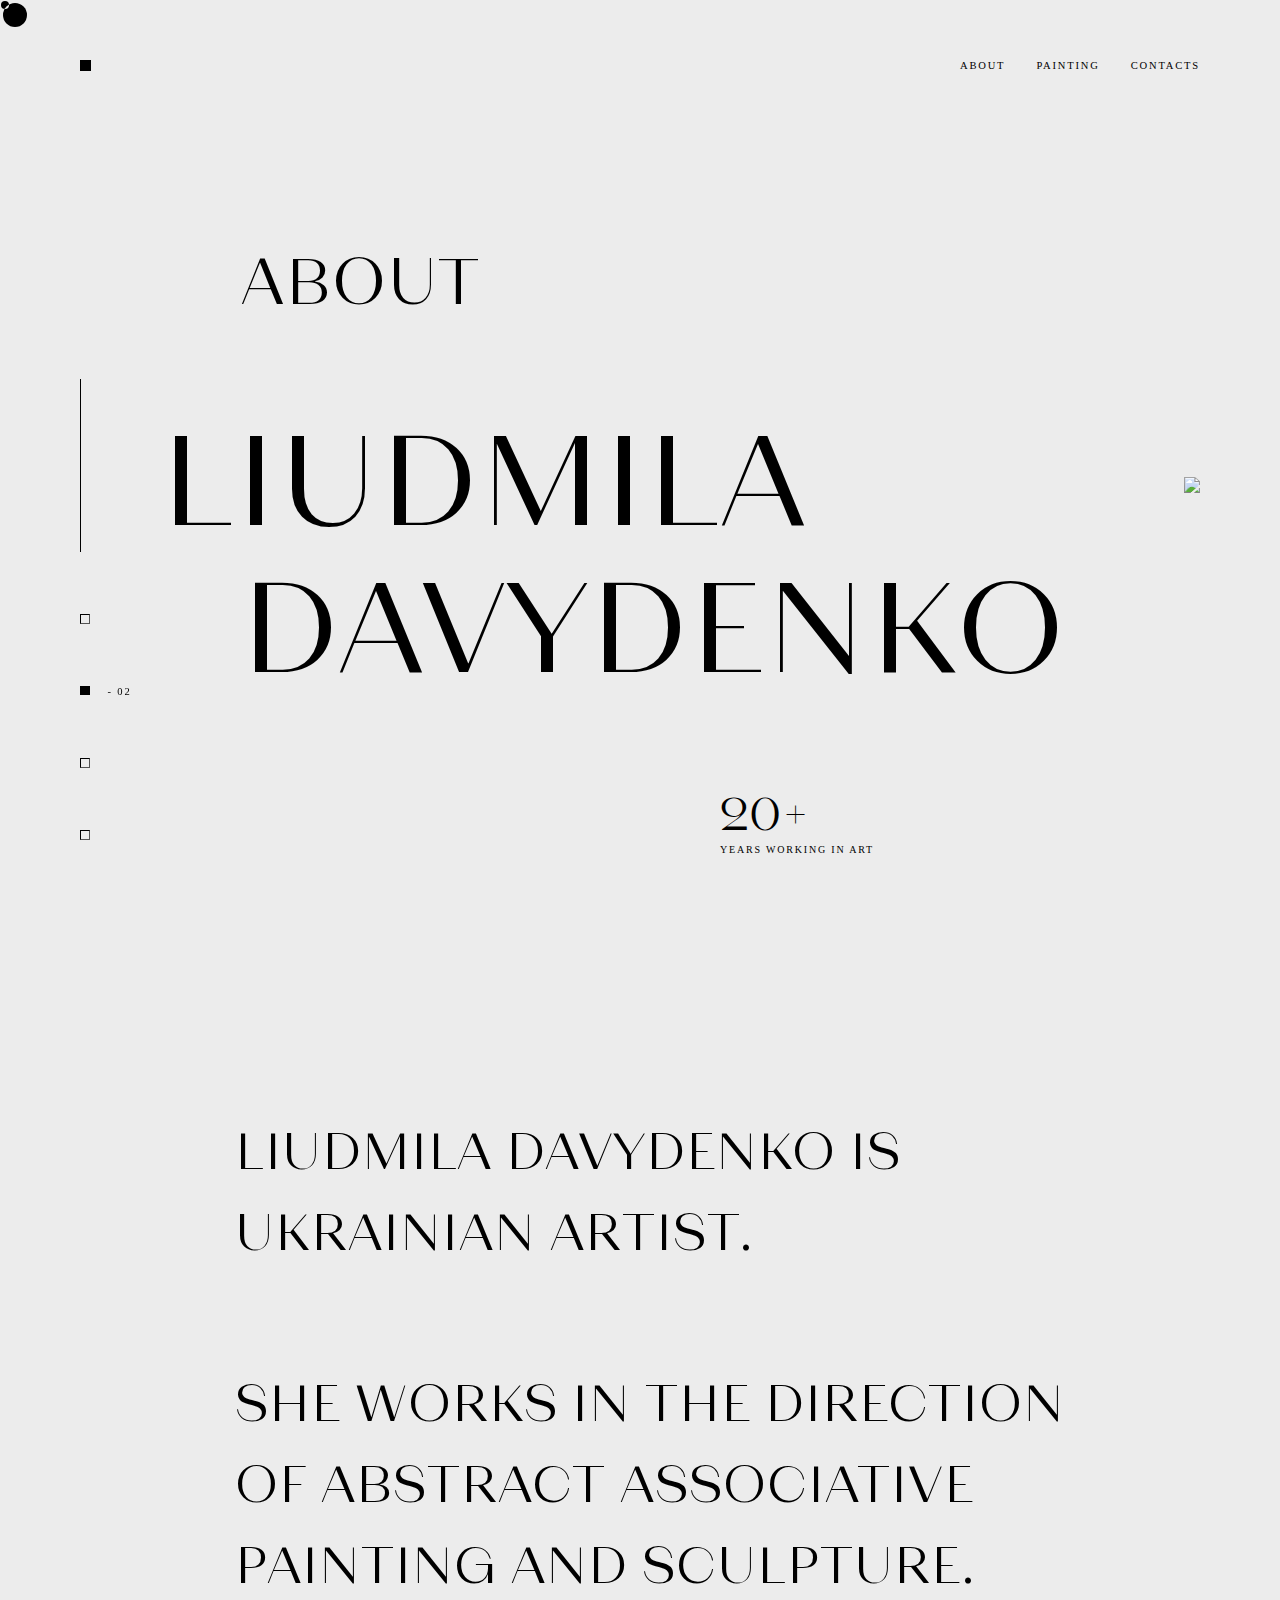
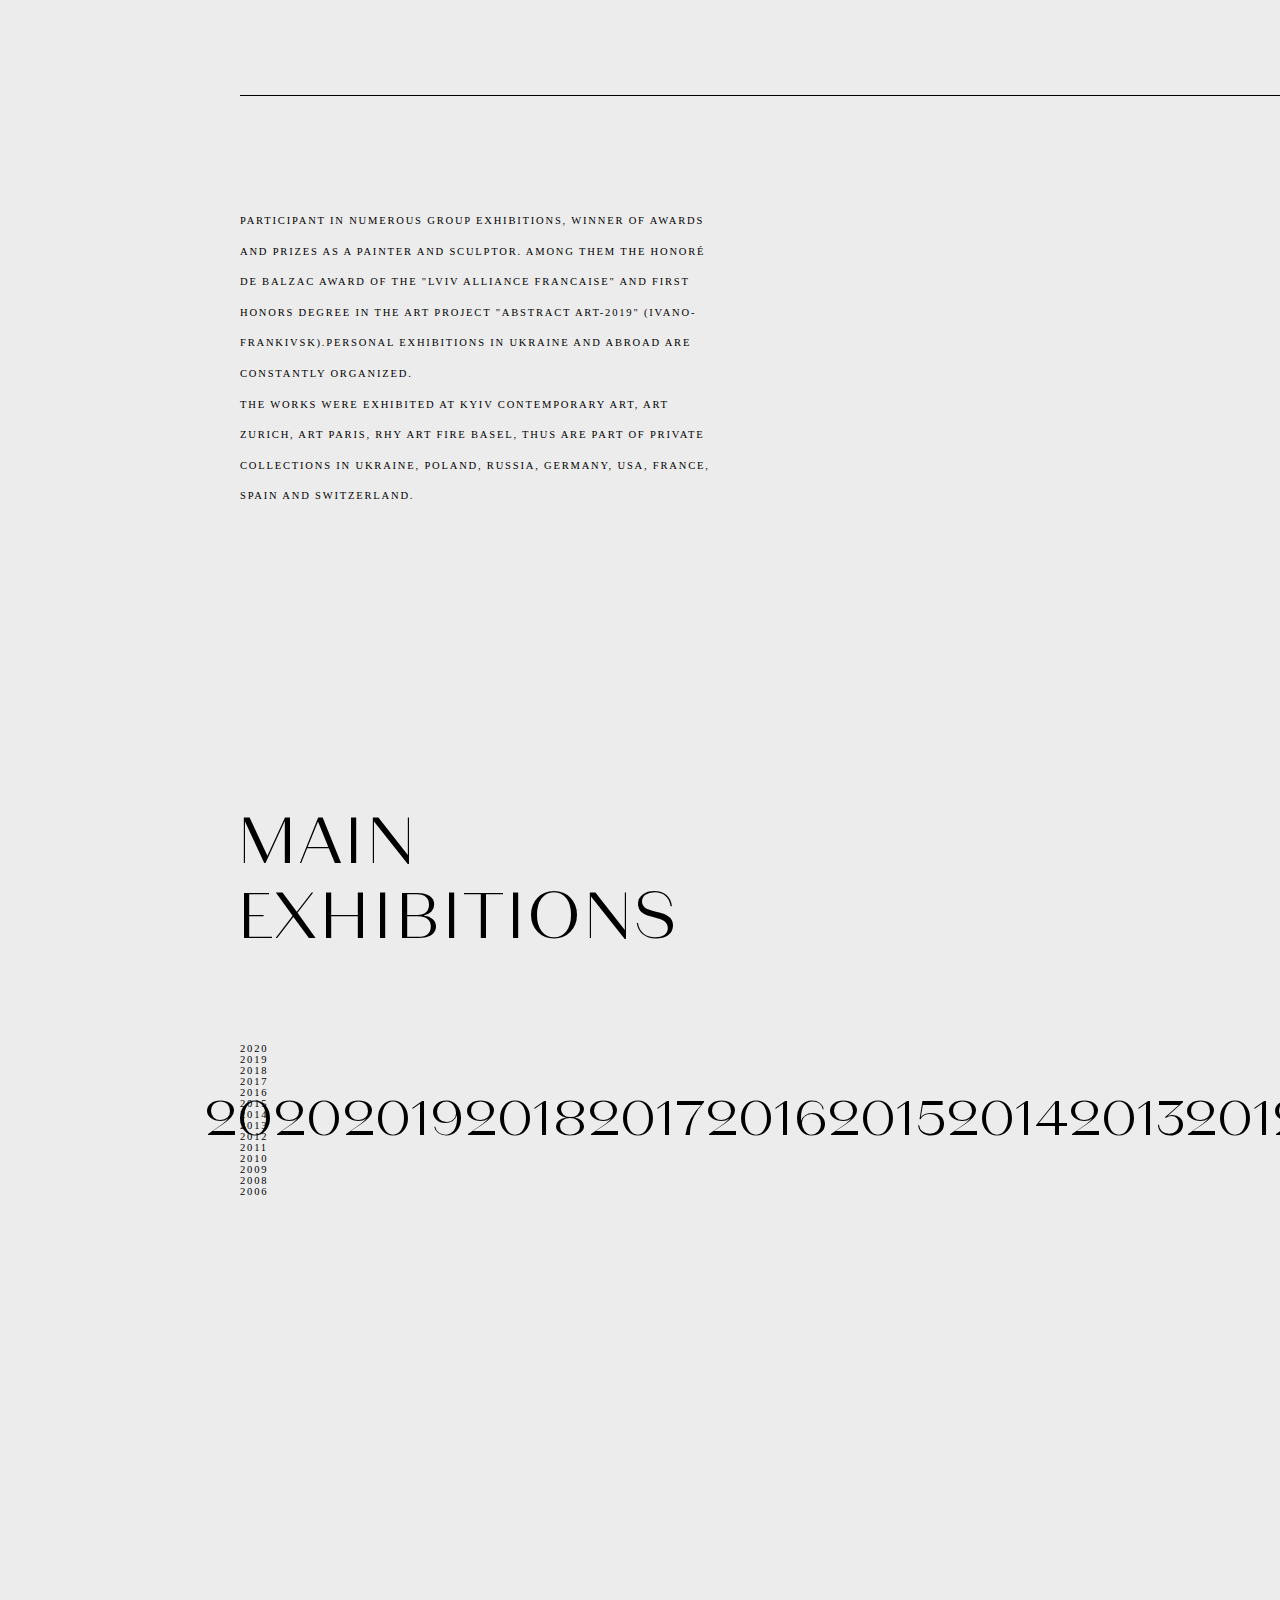
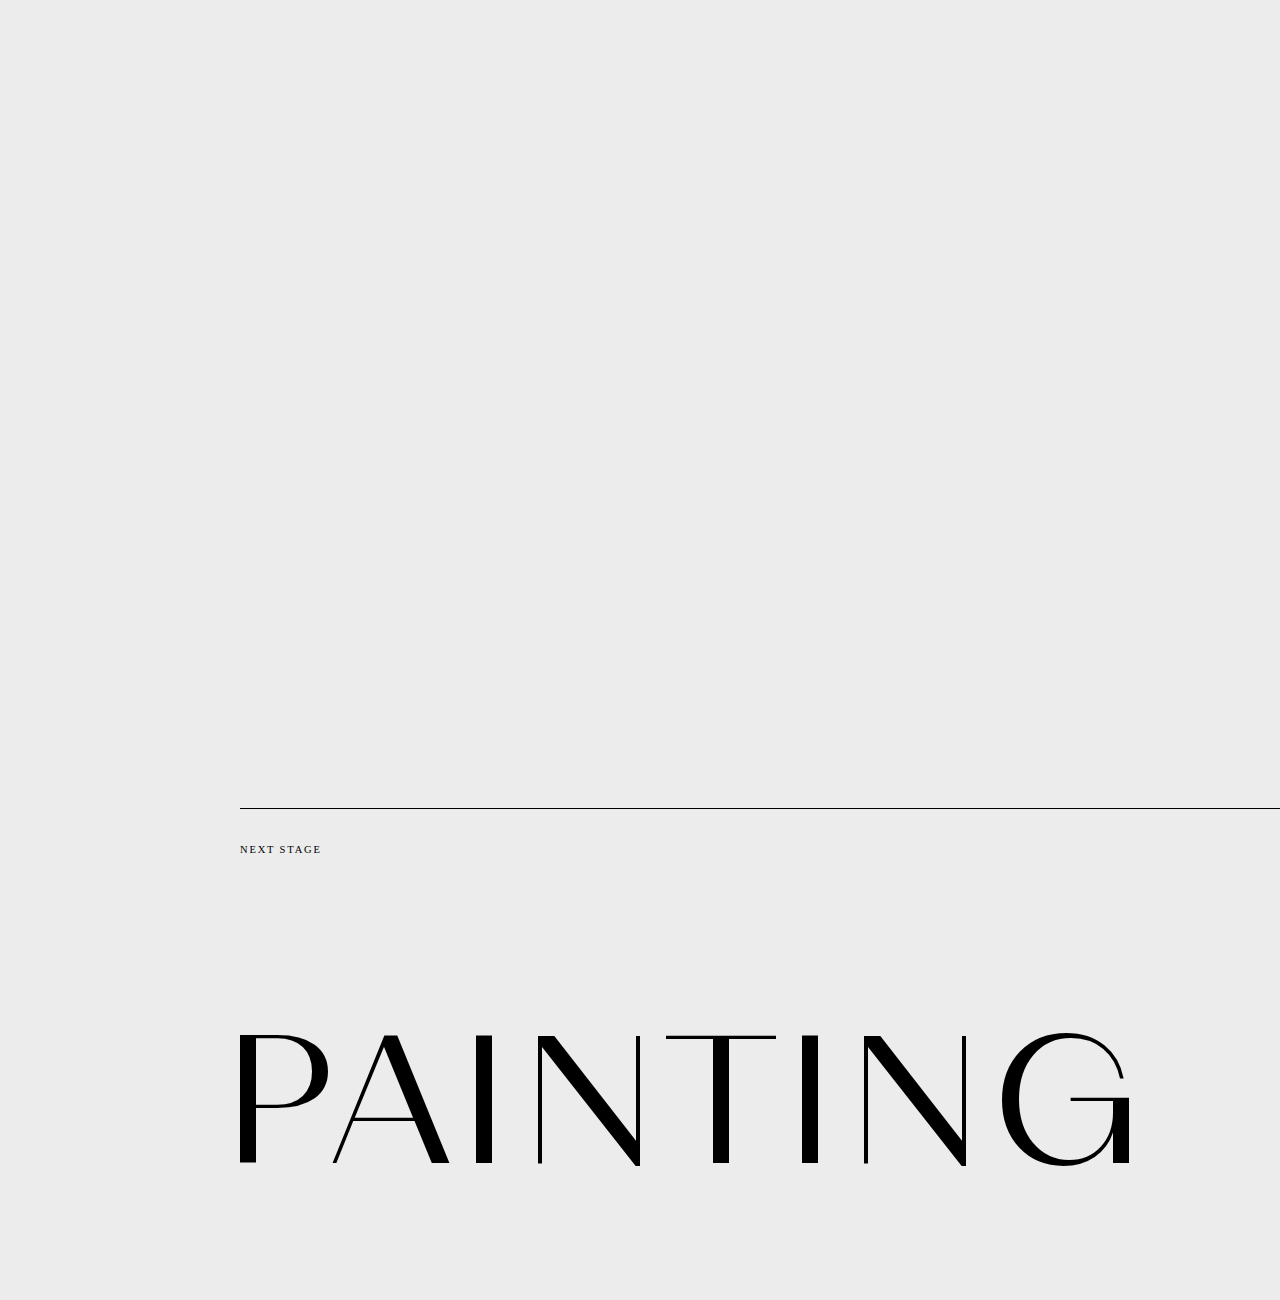
==== about.html @ b85dce36 "upload file" ====
<!DOCTYPE html>
<html lang="en">

<head>
    <meta charset="UTF-8">
    <meta name="viewport" content="width=device-width,initial-scale=1">
    <title>Liudmila Davydenko</title>
    <link rel="stylesheet" href="css/locomotive-scroll.css">
    <link href="//db.onlinewebfonts.com/c/05e3738cb717a3ec76df1fa726367746?family=HelveticaNeueCyr" rel="stylesheet" type="text/css" />
    <link rel="stylesheet" href="https://codepen.io/biblos/pen/dyYrdaX.css?reset">
    <link rel="stylesheet" type="text/css" href="https://cdn.jsdelivr.net/npm/slick-carousel@1.8.1/slick/slick.css" />
    <link rel="stylesheet" type="text/css" href="https://cdn.jsdelivr.net/npm/slick-carousel@1.8.1/slick/slick-theme.css" />
    <link rel="stylesheet" href="css/about_grid.css">
    <link rel="stylesheet" href="css/about.css">
    <link rel="stylesheet" href="https://kenwheeler.github.io/slick/slick/slick-theme.css">
    <link href="https://db.onlinewebfonts.com/c/05e3738cb717a3ec76df1fa726367746?family=HelveticaNeueCyr" rel="stylesheet" type="text/css" />
</head>

<body>

    <div id="preload">
    </div>

    <div class="header">
        <a class="sign_header hoverable" href="index.html">
        </a>
        <a class="hamburger hoverable" href="menu.html">
            <img src="Photo/hamburger.png" width="12px">
        </a>
        <div class="menu_header">
            <ul class="menu">
                <li class="hoverable"><a class="menu-link" href="about.html">ABOUT</a></li>
                <li class="menu-item"><a class="hoverable" href="painting.html">PAINTING</a></li>
                <li class="hoverable"><a class="menu-link" href="contacts.html">CONTACTS</a></li>
            </ul>
        </div>
    </div>

    <div class="indicator">
        <div class="indicator_line"></div>
        <div class="timeline_square">
            <div class="square2"><a class="hoverable" href="index.html"></a></div>
            <div class="timeline_group">
                <div class="square1"><a class="hoverable" href="about.html"></a></div>
                <div class="namber_square">
                    <p>- 02</p>
                </div>
            </div>
            <div class="square3"><a class="hoverable" href="painting.html"></a></div>
            <div class="square4"><a class="hoverable" href="contacts.html"></a></div>
        </div>
    </div>



    <div data-scroll-container id="js-scroll">
        <div data-scroll-section>

            <div class="about" data-scroll>
                <div class="portrait_seaction">
                    <img src="Photo/portrait.jpg" class="lazy">
                </div>
                <div class="about_ld hoverable" data-scroll>
                    <p> ABOUT </p>
                </div>
                <div class="name hoverable" data-scroll>
                    <p> LIUDMILA </p>
                </div>
                <div class="surname hoverable" data-scroll>
                    <p> DAVYDENKO </p>
                </div>
                <div class="year" data-scroll>
                    <p> 20+ </p>
                </div>
                <div class="work_art" data-scroll>
                    <p> YEARS WORKING IN ART </p>
                </div>
            </div>

            <div class="biography">
                <div class="biograph_part1" data-scroll>
                    <p> LIUDMILA DAVYDENKO IS UKRAINIAN ARTIST. </p>
                    <p> She works in the direction of abstract associative painting and sculpture. </p>
                </div>
                <div class="horizontal_line"></div>
                <div class="part2" data-scroll>
                    <p> Participant in numerous group exhibitions, winner of awards and prizes as a painter and sculptor. Among them The Honoré de Balzac Award of the "Lviv Alliance Francaise" and first honors degree in the art project "Abstract Art-2019" (Ivano-Frankivsk).Personal exhibitions in Ukraine and abroad are constantly organized.<br>

                        The works were exhibited at Kyiv Contemporary Art, ART ZURICH, Art Paris, RHY Art Fire Basel, thus are part of private collections in Ukraine, Poland, Russia, Germany, USA, France, Spain and Switzerland. </p>
                </div>
            </div>


            <div class="exhibition">
                <div class="main_exibition" data-scroll>
                    <p> MAIN<br>EXHIBITIONS </p>
                </div>

                <div class="wrapper">
                    <div class="slick-Ban">
                        <div class="slick-item">
                            <p>2020</p>
                        </div>
                        <div class="slick-item">
                            <p>2019</p>
                        </div>
                        <div class="slick-item">
                            <p>2018</p>
                        </div>
                        <div class="slick-item">
                            <p>2017</p>
                        </div>
                        <div class="slick-item">
                            <p>2016</p>
                        </div>
                        <div class="slick-item">
                            <p>2015</p>
                        </div>
                        <div class="slick-item">
                            <p>2014</p>
                        </div>
                        <div class="slick-item">
                            <p>2013</p>
                        </div>
                        <div class="slick-item">
                            <p>2012</p>
                        </div>
                        <div class="slick-item">
                            <p>2011</p>
                        </div>
                        <div class="slick-item">
                            <p>2010</p>
                        </div>
                        <div class="slick-item">
                            <p>2009</p>
                        </div>
                        <div class="slick-item">
                            <p>2008</p>
                        </div>
                        <div class="slick-item">
                            <p>2006</p>
                        </div>
                    </div>

                    <div class="years_exhibitions hoverable">
                        <div class="slick-item hoverable">
                            <p>2020</p>
                        </div>
                        <div class="slick-item hoverable">
                            <p>2019</p>
                        </div>
                        <div class="slick-item hoverable">
                            <p>2018</p>
                        </div>
                        <div class="slick-item hoverable">
                            <p>2017</p>
                        </div>
                        <div class="slick-item hoverable">
                            <p>2016</p>
                        </div>
                        <div class="slick-item hoverable">
                            <p>2015</p>
                        </div>
                        <div class="slick-item hoverable">
                            <p>2014</p>
                        </div>
                        <div class="slick-item hoverable">
                            <p>2013</p>
                        </div>
                        <div class="slick-item hoverable">
                            <p>2012</p>
                        </div>
                        <div class="slick-item hoverable">
                            <p>2011</p>
                        </div>
                        <div class="slick-item hoverable">
                            <p>2010</p>
                        </div>
                        <div class="slick-item hoverable">
                            <p>2009</p>
                        </div>
                        <div class="slick-item hoverable">
                            <p>2008</p>
                        </div>
                        <div class="slick-item hoverable">
                            <p>2006</p>
                        </div>
                    </div>

                    <section class="exibitions for1" data-id="1" data-animation="slideInRight" data-delay="0.5s">
                        <p>National competition and exhibition “Existence environment” <br>Lavra Gallery, Kyiv </p>
                        <p>Exhibition of an art group “vARTe” (“Worthwhile”) Art Gallery Svitovyd <br> Kolomyya</p>
                        <p>Group exhibition “Look from behind the backstage” <br>Kyiv history museum & exhibition center</p>
                    </section>
                    <section class="exibitions for2" data-id="2">
                        <p> All-Ukrainian Abstract Art Painting Exhibition, National Union of Artists of Ukraine <br>Kyiv</p>
                        <p>Group exhibition “Agenda”, Modern Art Research Institute of the National Academy of Arts of Ukraine <br>Kyiv</p>
                        <p>All-Ukrainian exhibition of the Abstract art triennial "ART AKT"<br>Chernivtsi</p>
                        <p>Group exhibition “Can Not Can” <br>Kyiv history museum & exhibition center</p>
                        <p>VІІ All-Ukrainian Painting Triennial, National Union of Artists of Ukraine<br>Kyiv</p>
                        <p>Participation in the Lviv Art Days <br>"Lvivarnya", Lviv
                        </p>
                        <p>First-class honors degree in the art project "Abstract Art-2019"<br>"Art on the wall" gallery, Ivano-Frankivsk</p>
                    </section>

                    <section class="exibitions for3" data-id="3">
                        <p>Participation in the ceramics exhibition "Breath of Fire"<br>TseGlynaArt, Kyiv</p>
                        <p>Participation in the international ceramics workshop "Bukovyna 2018"<br>Chernivtsi</p>
                        <p>Personal painting exhibition, initiative platform "Greenhouse"<br>Slavyansk</p>
                        <p>Personal exhibition "Holova"<br>"Art on the wall"</p>
                        <p>International Painting Triennial "Silver Square"<br> Przemysl, Poland</p>
                        <p>All-Ukrainian Exhibition "Woman's Portrait"<br>Kyiv</p>

                    </section>

                    <section class="exibitions for4" data-id="4">
                        <p>Sculpture nomination winner of the art project "Arabic Fairy World"<br>Kyiv</p>
                        <p>Personal exhibition "Holova"<br>"Green Sofa" gallery, Lviv</p>
                        <p>Participation in the 2nd All-Ukrainian exhibition of abstract paintings<br>Kyiv</p>
                        <p>Participation in the All-Ukrainian project "Genesis"<br> Uzhhorod</p>
                        <p>Personal exhibition "Rhizome"<br>"Veles" Art Salon, Lviv</p>
                    </section>
                    <section class="exibitions for5" data-id="5">
                        <p>Participation in the 3rd All-Ukrainian exhibition of the Abstract art triennial "ART AKT 2016"<br>Chernivtsi</p>

                        <p>Exposition in Biel<br>Switzerland</p>

                        <p>Exposition in the "Regiobank Solothurn" banking institution<br>Solothurn, Switzerland</p>

                        <p>Personal exhibition "Sparkle with spring"<br>"PartyFon" restaurant, Lviv</p>

                    </section>
                    <section class="exibitions for6" data-id="6">
                        <p>RHY Art Fire Basel 2015<br>Basel, Switzerland</p>

                        <p>Personal exhibition "Visions"<br>"Green Sofa" gallery, Lviv</p>

                        <p>Participation in Art Fair Art Paris<br>Paris, France</p>

                    </section>
                    <section class="exibitions for7" data-id="7">
                        <p>Participation in the charity auction in support of ATO participants<br>Lviv</p>
                        <p>Contemporary Art Fair Art Zurich, Zurich<br>Switzerland</p>
                    </section>
                    <section class="exibitions for8" data-id="8">
                        <p>PThe Honoré de Balzac Award of the "Alliance Francaise" organization<br>Lviv</p>

                        <p>PGroup exhibition "Your Highness Woman"<br>Gary Bowman Gallery, Lviv</p>

                        <p>PExposition in the "Regiobank Solothurn" banking institution<br>Solothurn, Switzerland</p>
                    </section>
                    <section class="exibitions for9" data-id="9">
                        <p>Exposition in the "Regiobank Solothurn" banking institution<br>Solothurn, Switzerland</p>
                        <p>Exhibition "Metamorphosis" at the Dara Art Center<br>Kyiv</p>
                        <p>Exhibition, Lviv Fashion Week 2012<br>Lviv</p>
                    </section>
                    <section class="exibitions for10" data-id="10">
                        <p>Exhibition "He and She 2"<br>Palace of Arts, Lviv</p>
                        <p>Personal exhibition,<br>"Primus" gallery, Lviv</p>
                        <p>Exhibition of Ukrainian Artists in Vienna<br>Austria</p>
                    </section>

                    <section class="exibitions for11" data-id="11">
                        <p>Contemporary Art Kyiv<br>Kyiv</p>
                        <p>Exhibition "He and She" Palace of Arts<br>Lviv</p>
                    </section>
                    <section class="exibitions for12" data-id="12">
                        <p>International Painting Triennial "Silver Square"<br>Przemysl, Polan</p>

                        <p>Participation in the art project "Geometry"<br>alace of Arts, Lviv</p>
                    </section>
                    <section class="exibitions for13" data-id="13">
                        <p>Art-Kyiv International Art Festival<br>Kyiv</p>
                        <p>Personal painting exhibition<br>Dzyga gallery, Lviv</p>
                        <p>Participation in the "Rainbow" art project<br>Lviv</p>
                    </section>
                    <section class="exibitions for14" data-id="14">
                        <p>Participation in the "Rainbow" art project<br>Lviv</p>
                        <p>Personal painting exhibition gallery "36"<br>Kyiv</p>
                    </section>
                </div>
            </div>

            <div class="next_chapter">
                <div class="next_serie" data-scroll>
                    <p> NEXT STAGE </p>
                </div>
                <div class="horizontal_line" data-scroll></div>
                <div class="painting">
                    <a class="hoverable" href="painting.html" data-scroll>PAINTING</a>
                </div>
            </div>
        </div>
    </div>


    <div class="cursor">
        <div class="cursor__ball cursor__ball--big ">
            <svg height="30" width="30">
                <circle cx="15" cy="15" r="12" stroke-width="0"></circle>
            </svg>
        </div>

        <div class="cursor__ball cursor__ball--small">
            <svg height="10" width="10">
                <circle cx="5" cy="5" r="4" stroke-width="0"></circle>
            </svg>
        </div>
    </div>

    <script src="js/locomotive-scroll.min.js"></script>

    <script>
        ! function() {
            "use strict";
            document.documentElement.classList.add("is-loaded"), document.documentElement.classList.remove("is-loading"), setTimeout(function() {
                document.documentElement.classList.add("is-ready")
            }, 300), setTimeout(function() {
                var i = new LocomotiveScroll({
                        el: document.querySelector("#js-scroll"),
                        smooth: true,
                        getSpeed: !0,
                        getDirection: !0,
                        useKeyboard: !0
                    }),
                    n = [],
                    o = [];

                i.on("call", function(t, e, i) {
                    if ("fx-reveal" === t)
                        if ("enter" === e) n.push({
                            id: i.id,
                            el: i.el
                        });
                        else
                            for (s = 0; s < o.length; s++) i.id === o[s].id && o.splice(s, 1)
                });

            }, 1000);
        }();

    </script>

    <script src='https://cdnjs.cloudflare.com/ajax/libs/gsap/1.20.3/TweenMax.min.js'></script>
    <script src="js/cursor.js"></script>

    <script src="js/lazy_loading.js"></script>

    <script type="text/javascript" src="https://code.jquery.com/jquery-1.11.0.min.js"></script>
    <script type="text/javascript" src="https://code.jquery.com/jquery-migrate-1.2.1.min.js"></script>
    <script type="text/javascript" src="https://cdn.jsdelivr.net/npm/slick-carousel@1.8.1/slick/slick.min.js"></script>

    <script type="text/javascript">
        function changeNum() {
            var $containerWidth = $(window).width();
            if ($containerWidth <= 818) {
                $('.years_exhibitions').slick({
                    slidesToShow: 3,
                    slidesToScroll: 1,
                    asNavFor: '.slick-Ban',
                    arrows: true,
                    focusOnSelect: true
                });
            } else {
                $('.years_exhibitions').slick({
                    slidesToShow: 5,
                    slidesToScroll: 1,
                    asNavFor: '.slick-Ban',
                    arrows: true,
                    focusOnSelect: true
                });
            }
        }

        $(document).ready(function() {
            $('.slick-Ban').slick({
                slidesToShow: 1,
                slidesToScroll: 1,
                arrows: false,
                asNavFor: '.years_exhibitions'
            });

            changeNum();

            $('.exibitions[data-id=1]').show();

            $('.slick-Ban').on('afterChange', function(event, slick, currentSlide) {
                $('.exibitions').hide();
                $('.exibitions[data-id=' + (currentSlide + 1) + ']').show();
            });
        });

        $(window).resize(function() {
            changeNum(); //run on every window resize
        });

    </script>

</body>

</html>
---- css/locomotive-scroll.css ----
/*! locomotive-scroll v3.4.4 | MIT License | https://github.com/locomotivemtl/locomotive-scroll */
html.has-scroll-smooth {
  overflow: hidden; }

html.has-scroll-dragging {
  -webkit-user-select: none;
  -moz-user-select: none;
  -ms-user-select: none;
  user-select: none; }

.has-scroll-smooth body {
  overflow: hidden; }

.has-scroll-smooth [data-scroll-container] {
  min-height: 100vh; }

.c-scrollbar {
  position: absolute;
  right: 0;
  top: 0;
  width: 5px;
  height: 100vh;
  transform-origin: center right;}
  .c-scrollbar:hover {
    transform: scaleX(1.45); }
  .c-scrollbar:hover, .has-scroll-scrolling .c-scrollbar, .has-scroll-dragging .c-scrollbar {
    opacity: 1; }

.c-scrollbar_thumb {
  position: absolute;
  top: 0;
  right: 0;
  background-color: black;
  width: 5px;
  cursor: -webkit-grab;
  cursor: grab; }
  .has-scroll-dragging .c-scrollbar_thumb {
    cursor: -webkit-grabbing;
    cursor: grabbing; }
---- css/about_grid.css ----
.header {
    display: grid;
    grid-template-columns: repeat(16, 1fr);
    grid-template-rows: 60px 60px;
    width: 100vw;
    height: 15vh;
    position: fixed;
    z-index: 2;
    background-color: #ececec;
}

.indicator {
    display: grid;
    grid-template-columns: 1fr 1fr;
    grid-template-rows: 60px 60px 2fr 1fr 2fr 60px;
    height: 100vh;
    width: calc(100vw - 87.5vw);
    position: fixed;
    z-index: 1;
}

.about {
    display: grid;
    grid-template-columns: repeat(16, 1fr);
    grid-template-rows: 60px 60px 2fr 1fr 2fr 60px;
    height: 100vh;
    z-index: 10;
}

.biography {
    display: grid;
    grid-template-columns: repeat(16, 1fr);
    grid-template-rows: 60px 60px 1fr 1fr 1fr 1fr 1fr 1fr;
    height: 150vh;
}

.exhibition {
    display: grid;
    grid-template-columns: repeat(16, 1fr);
    grid-template-rows: 60px 60px 2fr 1fr 2fr 1fr 1fr 1fr 1fr;
    height: 150vh;
}

.next_chapter {
    display: grid;
    grid-template-columns: repeat(16, 1fr);
    grid-template-rows: 60px 60px 2fr 1fr 2fr 60px;
    grid-area: "next_serie horizontal_line ";
    height: 100vh;
}

body {
    margin: 0 auto;
    background-color: #ececec;
}

.sign_header {
    grid-column: 2;
    grid-row: 2;
    grid-area: sign_header menu_header;
    align-self: flex-start;
}

.menu_header {
    grid-column: -2/-5;
    grid-row: 2;
    grid-area: sign_header menu_header;
    align-self: flex-start;
    margin-top: 0;
    padding-top: 0;
}

.hamburger {
    grid-column: -3;
    grid-row: 2;
    grid-area: sign_header menu_header;
    justify-self: flex-end;
    align-self: flex-start;
    display: none;
}

.indicator_line {
    grid-column: 2;
    grid-area: indicator_line logo_seaction;
    justify-self: start;
    align-self: flex-end;
    grid-row: 3/5;
    z-index: 1;
}

.line_last {
    grid-column: 8/10;
    grid-area: line_last line_last;
    justify-self: center;
    align-self: flex-end;
    grid-row: 6;
}

.timeline_square {
    grid-column: 2;
    grid-area: timeline_square namber_square scroll info;
    grid-row: 5/6;
    z-index: 1;
}

.namber_square {
    grid-column: 2;
    grid-area: timeline_square namber_square scroll info;
    justify-self: center;
    align-self: flex-start;
    grid-row: 5/6;
    z-index: 2;
}

.portrait_seaction {
    grid-column: 12/16;
    grid-row: 2/6;
    justify-self: end;
    align-self: center;
}

.about_ld {
    grid-column: 4/7;
    grid-row: 3;
    justify-self: center;
    align-self: flex-end;
}

.name {
    grid-column: 3/13;
    grid-row: 3/5;
    justify-self: start;
    align-self: end;
}

.surname {
    grid-column: 4/13;
    grid-row: 4/6;
    justify-self: start;
    align-self: center;
}

.year {
    grid-column: 10/12;
    grid-row: 5;
    justify-self: start;
    align-self: flex-end;
}

.work_art {
    grid-column: 10/17;
    grid-row: 5/-1;
    justify-self: start;
    align-self: flex-end;
}

.biograph_part1 {
    grid-column: 4/15;
    grid-row: 3/4;
    justify-self: start;
    align-self: flex-start;
}

.part2 {
    grid-column: 4/10;
    grid-row: 5/7;
    justify-self: start;
    align-self: flex-start;
}

.horizontal_line {
    grid-column: 4/-1;
    grid-row: 3;
    justify-self: flex-start;
    align-self: start;
}

.main_exibition {
    grid-column: 4/9;
    grid-row: 2/4;
    justify-self: center;
    align-self: center;
}

.years_exhibitions {
    grid-column: 4/14;
    grid-row: 4;
    align-self: end;
}

.exibitions {
    grid-column: 4/11;
    grid-row: 6/8;
    align-self: center;
}

.next_serie {
    grid-column: 4/8;
    grid-row: 4;
    grid-area: next_serie horizontal_line;
    justify-self: flex-start;
    align-items: start;
}

.painting {
    grid-column: 4/-1;
    grid-row: 5;
}

.horizontal_line {
    grid-column: 4/-1;
    grid-row: 4/5;
    grid-area: next_serie horizontal_line;
    justify-self: flex-start;
    align-self: start;
}

.wrapper {
    grid-column: 4/13;
    grid-row: 4/6;
}

@media screen and (max-width: 992px) {
    .menu_header {
        grid-column: -2/-6;
    }

    .info {
        grid-column: -2/-5;
    }

    .timeline_square {
        grid-column: 2/4;
    }

    .logo_seaction {
        grid-column: 6/12;

    }

    .portrait_seaction {
        grid-column: 11/16;
        grid-row: 2/6;
        justify-self: end;
        align-self: center;
    }

    .year {
        grid-column: 10/14;
        grid-row: 5;
        justify-self: start;
        align-self: flex-end;
    }

}



@media screen and (max-width: 768px) {
    .menu_header {
        grid-column: -2/-6;
        display: none;
    }

    .info {
        grid-column: -2/-5;
    }

    .timeline_square {
        grid-column: 2/5;
    }

    .logo_seaction {
        grid-column: 6/12;
    }

    .hamburger {
        grid-column: -3;
        grid-row: 2;
        grid-area: sign_header menu_header;
        justify-self: flex-end;
        align-self: flex-start;
        display: block;
    }

    .year {
        grid-column: 10/14;
        grid-row: 5;
        justify-self: start;
        align-self: flex-end;
    }

    .about_ld {
        grid-column: 4/7;
        grid-row: 3/5;
        justify-self: center;
        align-self: center;
    }

    .name {
        grid-column: 3/13;
        grid-row: 4/5;
        justify-self: start;
        align-self: start;
    }

    .surname {
        grid-column: 4/13;
        grid-row: 4/6;
        justify-self: start;
        align-self: center;
    }

    .part2 {
        grid-column: 4/11;
        grid-row: 5/7;
        justify-self: start;
        align-self: flex-start;
    }

    .portrait_seaction {
        grid-column: 10/16;
        grid-row: 2/6;
        justify-self: end;
        align-self: center;
    }


}


@media screen and (max-width: 576px) {
    .menu_header {
        grid-column: -2/-6;
        display: none;
    }

    .info {
        grid-column: -2/-5;
    }

    .timeline_square {
        grid-column: 2/5;

    }

    .logo_seaction {
        grid-column: 6/12;
    }

    .hamburger {
        grid-column: -3;
        grid-row: 2;
        grid-area: sign_header menu_header;
        justify-self: flex-end;
        align-self: flex-start;
        display: block;
    }

    .year {
        grid-column: 10/14;
        grid-row: 5;
        justify-self: start;
        align-self: flex-end;
    }

    .about_ld {
        grid-column: 4/7;
        grid-row: 3/5;
        justify-self: center;
        align-self: center;
    }

    .name {
        grid-column: 3/13;
        grid-row: 4/5;
        justify-self: start;
        align-self: start;
    }

    .surname {
        grid-column: 4/13;
        grid-row: 4/6;
        justify-self: start;
        align-self: center;
    }

    .part2 {
        grid-column: 4/13;
        grid-row: 5/7;
        justify-self: start;
        align-self: flex-start;
    }

    .portrait_seaction {
        grid-column: 9/16;
        grid-row: 2/6;
        justify-self: end;
        align-self: center;
    }

    .year {
        grid-column: 10/14;
        grid-row: 5;
        justify-self: start;
        align-self: flex-end;
    }
}

@media screen and (max-width: 420px) {

    .exhibition {
        display: grid;
        grid-template-columns: repeat(16, 1fr);
        grid-template-rows: 60px 60px 2fr 1fr 2fr 1fr 1fr 1fr 1fr;
        height: 100vh;
    }

    .year {
        grid-column: 10/14;
        grid-row: 5;
        justify-self: start;
        align-self: flex-end;
    }

    .about_ld {
        grid-column: 5/7;
        grid-row: 3/5;
        justify-self: center;
        align-self: center;
    }

    .name {
        grid-column: 3/13;
        grid-row: 5;
        justify-self: start;
        align-self: start;
    }

    .surname {
        grid-column: 3/13;
        grid-row: 5/7;
        justify-self: start;
        align-self: center;
    }

    .part2 {
        grid-column: 4/13;
        grid-row: 5/7;
        justify-self: start;
        align-self: flex-start;
    }

    .portrait_seaction {
        grid-column: 7/16;
        grid-row: 2/6;
        justify-self: end;
        align-self: center;
    }

    .work_art {
        grid-column: 10/13;
        grid-row: 6/-1;
        justify-self: start;
        align-self: center;
    }

    .biograph_part1 {
        grid-column: 4/15;
        grid-row: 3/4;
        justify-self: start;
        align-self: flex-start;
    }
}
---- css/about.css ----
body {
    font-family: 'HelveticaNeueCyr';
    font-weight: 400;
    font-style: normal;
    font-size: 66%;
    letter-spacing: 0.2vh;
}

@font-face {
    font-family: 'Kyiv*Sans Beta3';
    src: url('../fonts/KyivSansBeta-Regular3.eot');
    src: local('../fonts/Kyiv*Sans Beta Regular3'), local('Kyiv*SansBeta-Regular3'),
        url('../fonts/KyivSansBeta-Regular3.eot?#iefix') format('embedded-opentype'),
        url('../fonts/KyivSansBeta-Regular3.woff2') format('woff2'),
        url('../fonts/KyivSansBeta-Regular3.woff') format('woff'),
        url('../fonts/KyivSansBeta-Regular3.ttf') format("truetype");
    font-weight: normal;
    font-style: normal;
}

a {
    text-decoration: none;
    color: black;
}

p {
    margin-bottom: 0;
    padding-top: 0;
    margin-top: 0;
}

.sign_header {
    height: 0.7rem;
    width: 0.7rem;
    background-color: black;
}

.menu_header ul {
    display: flex;
    justify-content: space-between;
    align-items: center;
    list-style-type: none;
    padding-left: 0;
    margin-top: 0;
    padding-top: 0;
}

.indicator_line {
    height: 40%;
    border-left: 1px solid black;
}

.scroll {
    font-size: 95%;
    letter-spacing: 0.2vh;
}

.line_last {
    height: 90%;
    border-left: 1px solid black;
}

.timeline_square {
    margin-left: 5vh;
    display: grid;
    justify-content: flex-start;
    align-items: flex-end;
    margin-bottom: 0;
    margin-left: 0;
    margin-top: 0;
}

.line_square {
    width: 1en;
    border-bottom: 1px solid black;
}

.square1 a {
    height: 0.6rem;
    width: 0.6rem;
    background-color: black;
    display: grid;
    align-items: flex-start;
    list-style: none;
}

.timeline_group {
    display: flex;
    flex-direction: row;
}

.square2 a,
.square3 a,
.square4 a {
    height: 0.5rem;
    width: 0.5rem;
    border: 1px solid black;
    border-style: inset;
    display: grid;
    align-items: flex-start;
    list-style: none;
}

.namber_square {
    display: flex;
    padding-left: 2vh;
}

.namber_square {
    display: flex;
    padding-left: 2vh;
}

.portrait_seaction img {
    width: 90%;
    overflow: hidden;
    padding-top: 8vh;
    padding-left: 5vh;
}

.about_ld {
    list-style-type: none;
    font-family: 'Kyiv*Sans Beta3';
    font-style: normal;
    font-weight: normal;
    font-size: 5vw;
    letter-spacing: 1px;
    margin-top: 0;
    padding-bottom: 10vh;
}

.name {
    list-style-type: none;
    font-family: 'Kyiv*Sans Beta3';
    font-style: normal;
    font-weight: normal;
    font-size: 10vw;
    letter-spacing: 1px;
    margin-top: 0;
}

.surname {
    list-style-type: none;
    font-family: 'Kyiv*Sans Beta3';
    font-style: normal;
    font-weight: normal;
    font-size: 10vw;
    letter-spacing: 1px;
    margin-top: 0;
}

.year {
    list-style-type: none;
    font-family: 'Kyiv*Sans Beta3';
    font-style: normal;
    font-weight: normal;
    font-size: 3.5vw;
    letter-spacing: 1px;
    margin-top: 0;
}

.work_art {
    font-size: 95%;
    letter-spacing: 0.2vh;
    padding-bottom: 5vh;
}

.biograph_part1 {
    list-style-type: none;
    font-family: 'Kyiv*Sans Beta3';
    font-style: normal;
    font-weight: normal;
    font-size: 4vw;
    letter-spacing: 1px;
    margin-top: 0;
    text-transform: uppercase;
}

.biograph_part1 p {
    margin-top: 10vh;
    margin-bottom: 10vh;
    line-height: 9vh;
    margin-left: -0.4vw;
}

.part2 {
    text-transform: uppercase;
    line-height: 3.4vh;
}

.horizontal_line {
    width: 100%;
    border-bottom: 1px solid black;
}

.main_exibition {
    list-style-type: none;
    font-family: 'Kyiv*Sans Beta3';
    font-style: normal;
    font-weight: normal;
    font-size: 5vw;
    letter-spacing: 1px;
    margin-top: 0;
    padding-top: 0;
    margin-left: 2.5vw;
}

.click {
    font-size: 95%;
    letter-spacing: 0.2vh;
    padding-bottom: 5vh;
}

.years {

    display: flex;
    justify-content: space-between;
    align-items: flex-end;
    flex-direction: row;
    margin-bottom: 0;
    margin-top: 0;
    list-style-type: none;
    font-family: 'Kyiv*Sans Beta3';
    font-style: normal;
    font-weight: normal;
    font-size: 5.5vh;
    letter-spacing: 1px;
    margin-top: 0;
}

.exibitions p {
    text-transform: uppercase;
    margin-top: 3vh;
    margin-bottom: 3vh;
    line-height: 4vh;
}

.painting {
    list-style-type: none;
    font-family: 'Kyiv*Sans Beta3';
    font-style: normal;
    font-weight: normal;
    font-size: 14.2vw;
    display: grid;
    justify-self: self-start;
    align-self: center;
    text-transform: uppercase;
    margin-left: -1.7vw;
}

.painting li a {
    list-style-type: none;
    margin-bottom: 0;
    line-height: 0;
    margin-left: 0;
    padding-left: 0;
}

.next_serie {
    padding-top: 4vh;
}

.horizontal_line {
    width: 100%;
    border-bottom: 1px solid black;
}

.arrow1 {
    border: solid black;
    border-width: 0 0.2vh 0.2vh 0;
    padding: 1.2vh;
    transform: rotate(135deg);
    -webkit-transform: rotate(135deg)
}

.arrow2 {
    border: solid black;
    border-width: 0 0.2vh 0.2vh 0;
    padding: 1.2vh;
    transform: rotate(-45deg);
    -webkit-transform: rotate(-45deg)
}

body {
    height: 500vh;
    background: #010101;
    cursor: none;
    margin: 0;
}

body h1,
body p,
body a {
    color: #fff;
}

body .cursor {
    pointer-events: none;
}

body .cursor__ball {
    position: fixed;
    top: 0;
    left: 0;
    mix-blend-mode: difference;
    z-index: 1000;
}

body .cursor__ball circle {
    fill: #ececec;
}

body {
    height: 100%;
    width: 100%;
}

body {
    background: #ececec;
}

body h1,
body p,
body a {
    color: #000;
}

.about {
    background: #ececec;
}

.about h1,
.about p,
.about a {
    color: #000;
}

.indicator h1,
.indicator p,
.indicator a {
    color: #000;
}

.biography {
    background: #ececec;
}

.biography h1,
.biography p,
.biography a {
    color: #000;
}

.exhibition {
    background: #ececec;
}

.exhibition h1,
.exhibition p,
.exhibition a {
    color: #000;
}

.next_chapter {
    background: #ececec;
}

.next_chapter h1,
.next_chapter p,
.next_chapter a {
    color: #000;
}

::-webkit-scrollbar {
    width: 5px;
}

::-webkit-scrollbar-thumb {
    background: #000;
}

.wrapper {
    list-style: none;
    margin: 0;
    padding: 0;
}

.years_exhibitions p {
    text-align: center;
    margin: 0;
    padding: 0;
}

.exibitions {
    display: none;
    text-transform: uppercase;
    line-height: 3.4vh;
    padding-top: 15vh;
}

.years_exhibitions {
    display: flex;
    justify-content: space-between;
    align-items: flex-end;
    flex-direction: row;
    margin-bottom: 0;
    margin-top: 0;
    list-style-type: none;
    font-family: 'Kyiv*Sans Beta3';
    font-style: normal;
    font-weight: normal;
    font-size: 5.5vh;
    letter-spacing: 1px;
    margin-top: 0;
    margin-left: -2.7vw;
}

.slick-Ban {
    color: transparent;
    width: 0;
    height: 5vh;
}

.slick-arrow {
    list-style: none;
    position: absolute;
    z-index: 10;
    font-size: 0;
}

.slick-arrow.slick-prev {
    list-style: none;
    border: solid black;
    border-width: 0 0.1vw 0.1vw 0;
    padding: 1.2vh;
    transform: rotate(135deg);
    -webkit-transform: rotate(135deg);
    margin-top: -1.5vh;
}

.slick-arrow.slick-next {
    list-style: none;
    border: solid black;
    border-width: 0 0.1vw 0.1vw 0;
    padding: 1.2vh;
    transform: rotate(-45deg);
    -webkit-transform: rotate(-45deg);
    margin-top: -1.5vh;
}

.slick-prev:before,
.slick-next:before {
    list-style: none;
    color: none;
}

button.slick-next.slick-arrow::before {
    list-style: none;
    color: transparent;
}

button.slick-prev.slick-arrow::before {
    list-style: none;
    color: transparent;
}

.slick-item.slick-slide.slick-active::after {
    list-style: none;
    border: 0vh;
}

.hide {
    list-style: none;
    border: 0vh;
}

.slick-item.slick-slide {
    list-style: none;
    border: 0vh;
}

.slick-item.slick-slide {
    outline: none;
}

#preload {
    display: flex;
    justify-content: center;
    align-items: center;
    position: relative;
    top: 0;
    left: 0;
    right: 0;
    bottom: 0;
    height: 100vh;
    width: 100vw;
    max-width: 100%;
    overflow: hidden;
    z-index: 2020;
    background-color: black;
    position: fixed;
}

#preload {
    z-index: 2020;
    background-color: black;
    animation-name: preloader-frame-fade;
    animation-duration: 3s;
    animation-direction: normal;
    animation-fill-mode: forwards;
    visibility: hidden;
    height: 0;
    animation-timing-function: ease-out;
}

@keyframes preloader-frame-fade {
    0% {
        visibility: visible;
        height: 100vh;
    }

    60% {
        height: 100vh;
    }

    99% {
        height: 0;
    }

    100% {
        visibility: hidden;
    }
}

.page {
    width: 50%;
    margin: auto;
}

@media screen and (max-width: 920px) {
    .namber_square {
        display: flex;
        padding-left: 0.5vh;
        display: none;
    }

    .about_ld {
        list-style-type: none;
        font-family: 'Kyiv*Sans Beta3';
        font-style: normal;
        font-weight: normal;
        font-size: 7vw;
        letter-spacing: 1px;
        margin: 0;
        padding: 0;
        padding-top: 5vh;
    }

    .name {
        list-style-type: none;
        font-family: 'Kyiv*Sans Beta3';
        font-style: normal;
        font-weight: normal;
        font-size: 10vw;
        letter-spacing: 1px;
        margin-top: 0;
        padding-top: 2vh;
    }

    .surname {
        list-style-type: none;
        font-family: 'Kyiv*Sans Beta3';
        font-style: normal;
        font-weight: normal;
        font-size: 10vw;
        letter-spacing: 1px;
        margin-top: 0;
    }

}

@media screen and (max-width: 576px) {
    .namber_square {
        display: flex;
        padding-left: 0.5vh;
        display: none;
    }

    .about_ld {
        list-style-type: none;
        font-family: 'Kyiv*Sans Beta3';
        font-style: normal;
        font-weight: normal;
        font-size: 7vw;
        letter-spacing: 1px;
        margin: 0;
        padding-top: 15vh;
    }

    .name {
        list-style-type: none;
        font-family: 'Kyiv*Sans Beta3';
        font-style: normal;
        font-weight: normal;
        font-size: 10vw;
        letter-spacing: 1px;
        margin-top: 0;
        padding-top: 6vh;
    }

    .surname {
        list-style-type: none;
        font-family: 'Kyiv*Sans Beta3';
        font-style: normal;
        font-weight: normal;
        font-size: 10vw;
        letter-spacing: 1px;
        margin-top: 0;
    }

}

@media screen and (max-width: 576px) {
    .namber_square {
        display: flex;
        padding-left: 0.5vh;
        display: none;
    }

    .about_ld {
        list-style-type: none;
        font-family: 'Kyiv*Sans Beta3';
        font-style: normal;
        font-weight: normal;
        font-size: 7vw;
        letter-spacing: 1px;
        margin: 0;
        padding-top: 20vh;
    }

    .name {
        list-style-type: none;
        font-family: 'Kyiv*Sans Beta3';
        font-style: normal;
        font-weight: normal;
        font-size: 10vw;
        letter-spacing: 1px;
        margin-top: 0;
        padding-top: 6vh;
    }

    .surname {
        list-style-type: none;
        font-family: 'Kyiv*Sans Beta3';
        font-style: normal;
        font-weight: normal;
        font-size: 10vw;
        letter-spacing: 1px;
        margin-top: 0;
        padding-bottom: 5vh;
    }

    .year {
        list-style-type: none;
        font-family: 'Kyiv*Sans Beta3';
        font-style: normal;
        font-weight: normal;
        font-size: 7vw;
        letter-spacing: 1px;
        margin-bottom: 10;
    }

}

@media screen and (max-width: 420px) {
    .year {
        list-style-type: none;
        font-family: 'Kyiv*Sans Beta3';
        font-style: normal;
        font-weight: normal;
        font-size: 7vw;
        letter-spacing: 1px;
        margin-top: 0;
    }

    .work_art {
        font-size: 60%;
        letter-spacing: 0.2vh;
        padding: 0;
    }

    .part2 {
        text-transform: uppercase;
        font-size: 60%;
        line-height: 3.4vh;
    }

    .exibitions {
        font-size: 60%;
        padding-top: 5vh;
    }

    .namber_square {
        display: flex;
        padding-left: 0.5vh;
        display: none;
    }

    .about_ld {
        list-style-type: none;
        font-family: 'Kyiv*Sans Beta3';
        font-style: normal;
        font-weight: normal;
        font-size: 7vw;
        letter-spacing: 1px;
        margin: 0;
        padding-top: 30vh;
    }

    .name {
        list-style-type: none;
        font-family: 'Kyiv*Sans Beta3';
        font-style: normal;
        font-weight: normal;
        font-size: 10vw;
        letter-spacing: 1px;
        margin-top: 0;
        padding: 0;
        padding-bottom: 6vh;
    }

    .surname {
        list-style-type: none;
        font-family: 'Kyiv*Sans Beta3';
        font-style: normal;
        font-weight: normal;
        font-size: 10vw;
        letter-spacing: 1px;
        margin-top: 0;
        padding-bottom: 5vh;
    }
}
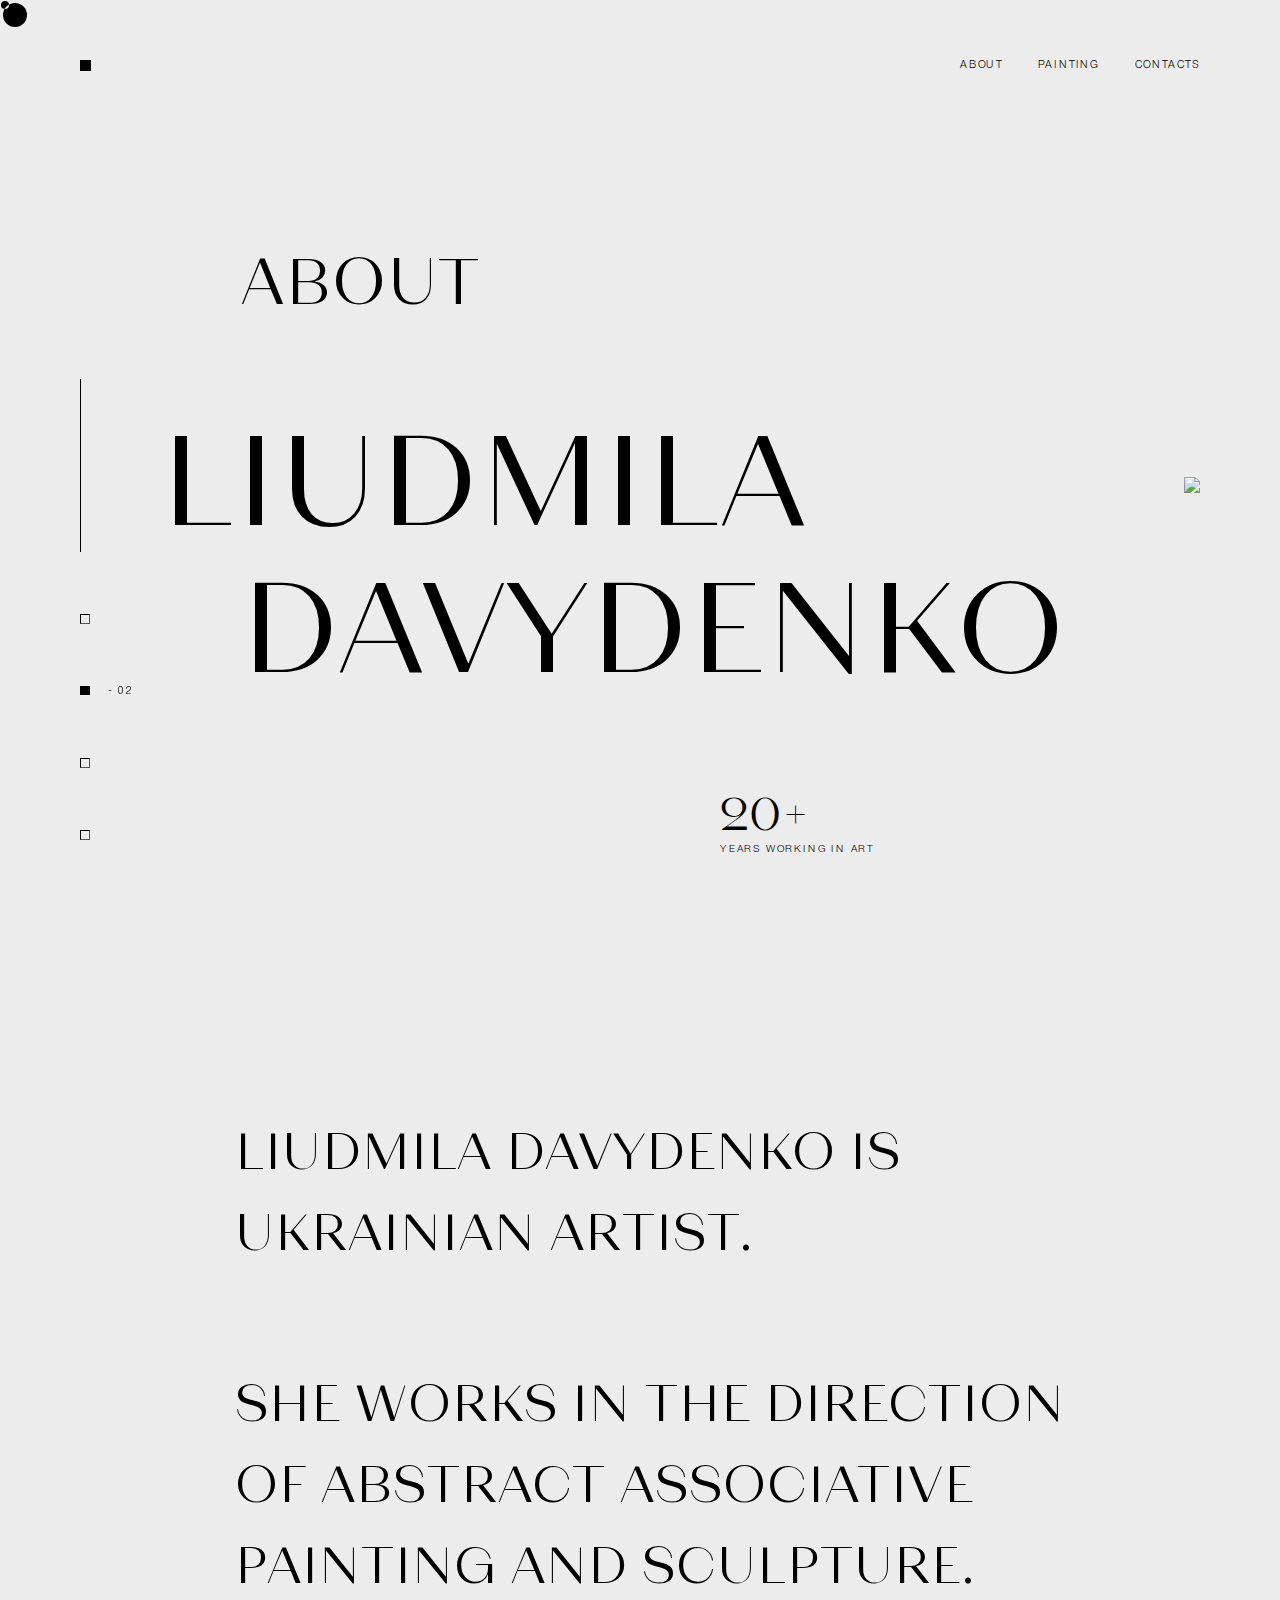
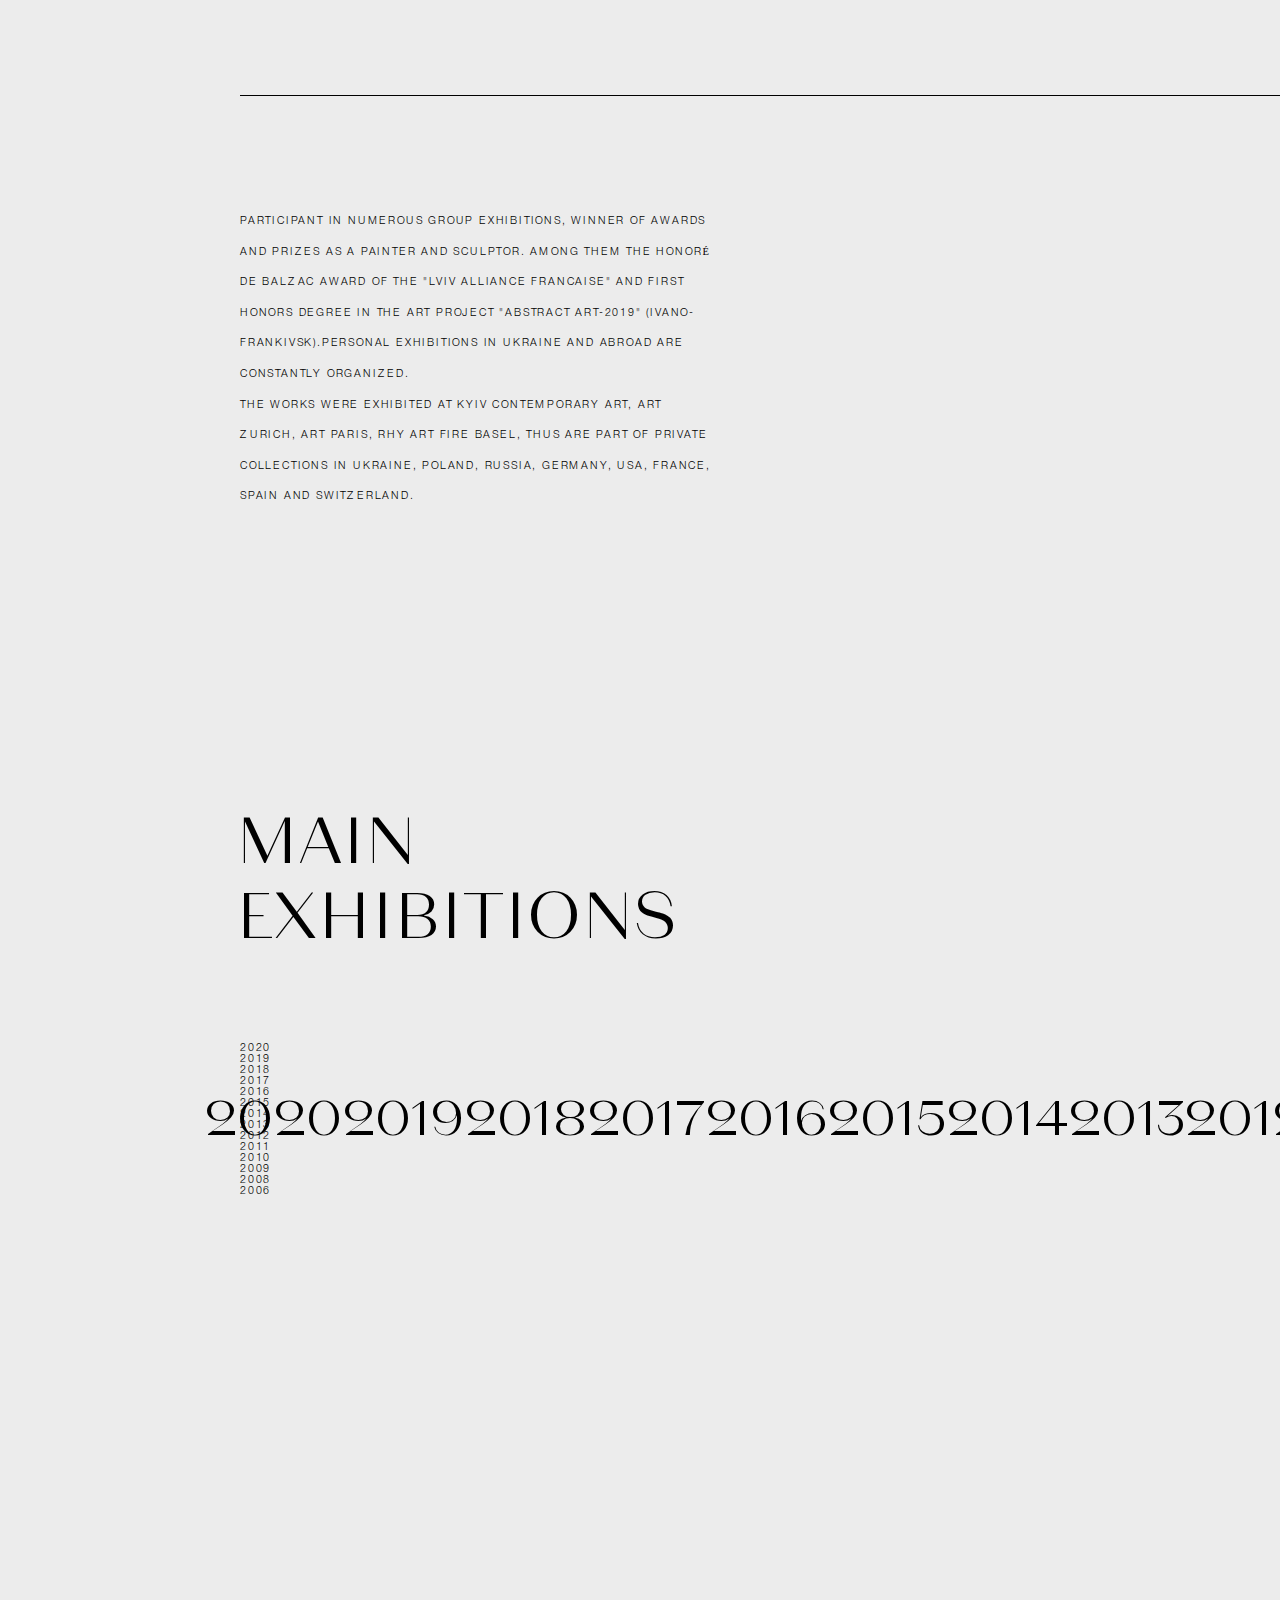
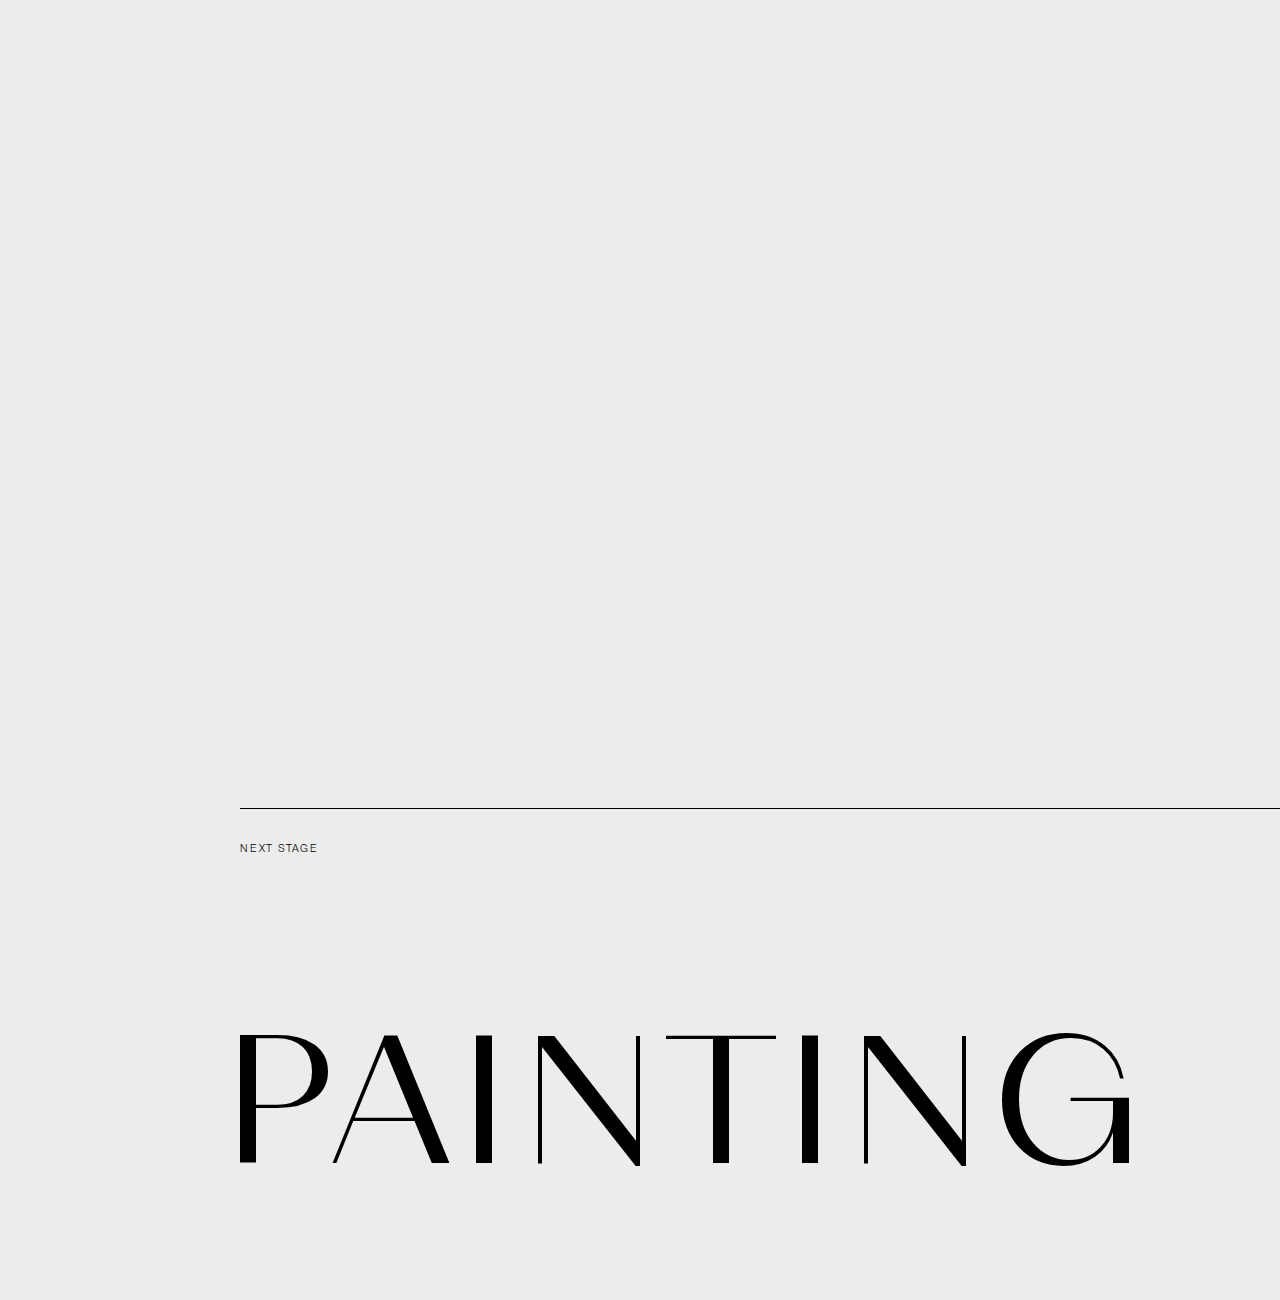
==== commit 95fcdf84: "Add files via upload" ====
--- a/about.html
+++ b/about.html
@@ -1,401 +1,398 @@
-<!DOCTYPE html>
-<html lang="en">
-
-<head>
-    <meta charset="UTF-8">
-    <meta name="viewport" content="width=device-width,initial-scale=1">
-    <title>Liudmila Davydenko</title>
-    <link rel="stylesheet" href="css/locomotive-scroll.css">
-    <link href="//db.onlinewebfonts.com/c/05e3738cb717a3ec76df1fa726367746?family=HelveticaNeueCyr" rel="stylesheet" type="text/css" />
-    <link rel="stylesheet" href="https://codepen.io/biblos/pen/dyYrdaX.css?reset">
-    <link rel="stylesheet" type="text/css" href="https://cdn.jsdelivr.net/npm/slick-carousel@1.8.1/slick/slick.css" />
-    <link rel="stylesheet" type="text/css" href="https://cdn.jsdelivr.net/npm/slick-carousel@1.8.1/slick/slick-theme.css" />
-    <link rel="stylesheet" href="css/about_grid.css">
-    <link rel="stylesheet" href="css/about.css">
-    <link rel="stylesheet" href="https://kenwheeler.github.io/slick/slick/slick-theme.css">
-    <link href="https://db.onlinewebfonts.com/c/05e3738cb717a3ec76df1fa726367746?family=HelveticaNeueCyr" rel="stylesheet" type="text/css" />
-</head>
-
-<body>
-
-    <div id="preload">
-    </div>
-
-    <div class="header">
-        <a class="sign_header hoverable" href="index.html">
-        </a>
-        <a class="hamburger hoverable" href="menu.html">
-            <img src="Photo/hamburger.png" width="12px">
-        </a>
-        <div class="menu_header">
-            <ul class="menu">
-                <li class="hoverable"><a class="menu-link" href="about.html">ABOUT</a></li>
-                <li class="menu-item"><a class="hoverable" href="painting.html">PAINTING</a></li>
-                <li class="hoverable"><a class="menu-link" href="contacts.html">CONTACTS</a></li>
-            </ul>
-        </div>
-    </div>
-
-    <div class="indicator">
-        <div class="indicator_line"></div>
-        <div class="timeline_square">
-            <div class="square2"><a class="hoverable" href="index.html"></a></div>
-            <div class="timeline_group">
-                <div class="square1"><a class="hoverable" href="about.html"></a></div>
-                <div class="namber_square">
-                    <p>- 02</p>
-                </div>
-            </div>
-            <div class="square3"><a class="hoverable" href="painting.html"></a></div>
-            <div class="square4"><a class="hoverable" href="contacts.html"></a></div>
-        </div>
-    </div>
-
-
-
-    <div data-scroll-container id="js-scroll">
-        <div data-scroll-section>
-
-            <div class="about" data-scroll>
-                <div class="portrait_seaction">
-                    <img src="Photo/portrait.jpg" class="lazy">
-                </div>
-                <div class="about_ld hoverable" data-scroll>
-                    <p> ABOUT </p>
-                </div>
-                <div class="name hoverable" data-scroll>
-                    <p> LIUDMILA </p>
-                </div>
-                <div class="surname hoverable" data-scroll>
-                    <p> DAVYDENKO </p>
-                </div>
-                <div class="year" data-scroll>
-                    <p> 20+ </p>
-                </div>
-                <div class="work_art" data-scroll>
-                    <p> YEARS WORKING IN ART </p>
-                </div>
-            </div>
-
-            <div class="biography">
-                <div class="biograph_part1" data-scroll>
-                    <p> LIUDMILA DAVYDENKO IS UKRAINIAN ARTIST. </p>
-                    <p> She works in the direction of abstract associative painting and sculpture. </p>
-                </div>
-                <div class="horizontal_line"></div>
-                <div class="part2" data-scroll>
-                    <p> Participant in numerous group exhibitions, winner of awards and prizes as a painter and sculptor. Among them The Honoré de Balzac Award of the "Lviv Alliance Francaise" and first honors degree in the art project "Abstract Art-2019" (Ivano-Frankivsk).Personal exhibitions in Ukraine and abroad are constantly organized.<br>
-
-                        The works were exhibited at Kyiv Contemporary Art, ART ZURICH, Art Paris, RHY Art Fire Basel, thus are part of private collections in Ukraine, Poland, Russia, Germany, USA, France, Spain and Switzerland. </p>
-                </div>
-            </div>
-
-
-            <div class="exhibition">
-                <div class="main_exibition" data-scroll>
-                    <p> MAIN<br>EXHIBITIONS </p>
-                </div>
-
-                <div class="wrapper">
-                    <div class="slick-Ban">
-                        <div class="slick-item">
-                            <p>2020</p>
-                        </div>
-                        <div class="slick-item">
-                            <p>2019</p>
-                        </div>
-                        <div class="slick-item">
-                            <p>2018</p>
-                        </div>
-                        <div class="slick-item">
-                            <p>2017</p>
-                        </div>
-                        <div class="slick-item">
-                            <p>2016</p>
-                        </div>
-                        <div class="slick-item">
-                            <p>2015</p>
-                        </div>
-                        <div class="slick-item">
-                            <p>2014</p>
-                        </div>
-                        <div class="slick-item">
-                            <p>2013</p>
-                        </div>
-                        <div class="slick-item">
-                            <p>2012</p>
-                        </div>
-                        <div class="slick-item">
-                            <p>2011</p>
-                        </div>
-                        <div class="slick-item">
-                            <p>2010</p>
-                        </div>
-                        <div class="slick-item">
-                            <p>2009</p>
-                        </div>
-                        <div class="slick-item">
-                            <p>2008</p>
-                        </div>
-                        <div class="slick-item">
-                            <p>2006</p>
-                        </div>
-                    </div>
-
-                    <div class="years_exhibitions hoverable">
-                        <div class="slick-item hoverable">
-                            <p>2020</p>
-                        </div>
-                        <div class="slick-item hoverable">
-                            <p>2019</p>
-                        </div>
-                        <div class="slick-item hoverable">
-                            <p>2018</p>
-                        </div>
-                        <div class="slick-item hoverable">
-                            <p>2017</p>
-                        </div>
-                        <div class="slick-item hoverable">
-                            <p>2016</p>
-                        </div>
-                        <div class="slick-item hoverable">
-                            <p>2015</p>
-                        </div>
-                        <div class="slick-item hoverable">
-                            <p>2014</p>
-                        </div>
-                        <div class="slick-item hoverable">
-                            <p>2013</p>
-                        </div>
-                        <div class="slick-item hoverable">
-                            <p>2012</p>
-                        </div>
-                        <div class="slick-item hoverable">
-                            <p>2011</p>
-                        </div>
-                        <div class="slick-item hoverable">
-                            <p>2010</p>
-                        </div>
-                        <div class="slick-item hoverable">
-                            <p>2009</p>
-                        </div>
-                        <div class="slick-item hoverable">
-                            <p>2008</p>
-                        </div>
-                        <div class="slick-item hoverable">
-                            <p>2006</p>
-                        </div>
-                    </div>
-
-                    <section class="exibitions for1" data-id="1" data-animation="slideInRight" data-delay="0.5s">
-                        <p>National competition and exhibition “Existence environment” <br>Lavra Gallery, Kyiv </p>
-                        <p>Exhibition of an art group “vARTe” (“Worthwhile”) Art Gallery Svitovyd <br> Kolomyya</p>
-                        <p>Group exhibition “Look from behind the backstage” <br>Kyiv history museum & exhibition center</p>
-                    </section>
-                    <section class="exibitions for2" data-id="2">
-                        <p> All-Ukrainian Abstract Art Painting Exhibition, National Union of Artists of Ukraine <br>Kyiv</p>
-                        <p>Group exhibition “Agenda”, Modern Art Research Institute of the National Academy of Arts of Ukraine <br>Kyiv</p>
-                        <p>All-Ukrainian exhibition of the Abstract art triennial "ART AKT"<br>Chernivtsi</p>
-                        <p>Group exhibition “Can Not Can” <br>Kyiv history museum & exhibition center</p>
-                        <p>VІІ All-Ukrainian Painting Triennial, National Union of Artists of Ukraine<br>Kyiv</p>
-                        <p>Participation in the Lviv Art Days <br>"Lvivarnya", Lviv
-                        </p>
-                        <p>First-class honors degree in the art project "Abstract Art-2019"<br>"Art on the wall" gallery, Ivano-Frankivsk</p>
-                    </section>
-
-                    <section class="exibitions for3" data-id="3">
-                        <p>Participation in the ceramics exhibition "Breath of Fire"<br>TseGlynaArt, Kyiv</p>
-                        <p>Participation in the international ceramics workshop "Bukovyna 2018"<br>Chernivtsi</p>
-                        <p>Personal painting exhibition, initiative platform "Greenhouse"<br>Slavyansk</p>
-                        <p>Personal exhibition "Holova"<br>"Art on the wall"</p>
-                        <p>International Painting Triennial "Silver Square"<br> Przemysl, Poland</p>
-                        <p>All-Ukrainian Exhibition "Woman's Portrait"<br>Kyiv</p>
-
-                    </section>
-
-                    <section class="exibitions for4" data-id="4">
-                        <p>Sculpture nomination winner of the art project "Arabic Fairy World"<br>Kyiv</p>
-                        <p>Personal exhibition "Holova"<br>"Green Sofa" gallery, Lviv</p>
-                        <p>Participation in the 2nd All-Ukrainian exhibition of abstract paintings<br>Kyiv</p>
-                        <p>Participation in the All-Ukrainian project "Genesis"<br> Uzhhorod</p>
-                        <p>Personal exhibition "Rhizome"<br>"Veles" Art Salon, Lviv</p>
-                    </section>
-                    <section class="exibitions for5" data-id="5">
-                        <p>Participation in the 3rd All-Ukrainian exhibition of the Abstract art triennial "ART AKT 2016"<br>Chernivtsi</p>
-
-                        <p>Exposition in Biel<br>Switzerland</p>
-
-                        <p>Exposition in the "Regiobank Solothurn" banking institution<br>Solothurn, Switzerland</p>
-
-                        <p>Personal exhibition "Sparkle with spring"<br>"PartyFon" restaurant, Lviv</p>
-
-                    </section>
-                    <section class="exibitions for6" data-id="6">
-                        <p>RHY Art Fire Basel 2015<br>Basel, Switzerland</p>
-
-                        <p>Personal exhibition "Visions"<br>"Green Sofa" gallery, Lviv</p>
-
-                        <p>Participation in Art Fair Art Paris<br>Paris, France</p>
-
-                    </section>
-                    <section class="exibitions for7" data-id="7">
-                        <p>Participation in the charity auction in support of ATO participants<br>Lviv</p>
-                        <p>Contemporary Art Fair Art Zurich, Zurich<br>Switzerland</p>
-                    </section>
-                    <section class="exibitions for8" data-id="8">
-                        <p>PThe Honoré de Balzac Award of the "Alliance Francaise" organization<br>Lviv</p>
-
-                        <p>PGroup exhibition "Your Highness Woman"<br>Gary Bowman Gallery, Lviv</p>
-
-                        <p>PExposition in the "Regiobank Solothurn" banking institution<br>Solothurn, Switzerland</p>
-                    </section>
-                    <section class="exibitions for9" data-id="9">
-                        <p>Exposition in the "Regiobank Solothurn" banking institution<br>Solothurn, Switzerland</p>
-                        <p>Exhibition "Metamorphosis" at the Dara Art Center<br>Kyiv</p>
-                        <p>Exhibition, Lviv Fashion Week 2012<br>Lviv</p>
-                    </section>
-                    <section class="exibitions for10" data-id="10">
-                        <p>Exhibition "He and She 2"<br>Palace of Arts, Lviv</p>
-                        <p>Personal exhibition,<br>"Primus" gallery, Lviv</p>
-                        <p>Exhibition of Ukrainian Artists in Vienna<br>Austria</p>
-                    </section>
-
-                    <section class="exibitions for11" data-id="11">
-                        <p>Contemporary Art Kyiv<br>Kyiv</p>
-                        <p>Exhibition "He and She" Palace of Arts<br>Lviv</p>
-                    </section>
-                    <section class="exibitions for12" data-id="12">
-                        <p>International Painting Triennial "Silver Square"<br>Przemysl, Polan</p>
-
-                        <p>Participation in the art project "Geometry"<br>alace of Arts, Lviv</p>
-                    </section>
-                    <section class="exibitions for13" data-id="13">
-                        <p>Art-Kyiv International Art Festival<br>Kyiv</p>
-                        <p>Personal painting exhibition<br>Dzyga gallery, Lviv</p>
-                        <p>Participation in the "Rainbow" art project<br>Lviv</p>
-                    </section>
-                    <section class="exibitions for14" data-id="14">
-                        <p>Participation in the "Rainbow" art project<br>Lviv</p>
-                        <p>Personal painting exhibition gallery "36"<br>Kyiv</p>
-                    </section>
-                </div>
-            </div>
-
-            <div class="next_chapter">
-                <div class="next_serie" data-scroll>
-                    <p> NEXT STAGE </p>
-                </div>
-                <div class="horizontal_line" data-scroll></div>
-                <div class="painting">
-                    <a class="hoverable" href="painting.html" data-scroll>PAINTING</a>
-                </div>
-            </div>
-        </div>
-    </div>
-
-
-    <div class="cursor">
-        <div class="cursor__ball cursor__ball--big ">
-            <svg height="30" width="30">
-                <circle cx="15" cy="15" r="12" stroke-width="0"></circle>
-            </svg>
-        </div>
-
-        <div class="cursor__ball cursor__ball--small">
-            <svg height="10" width="10">
-                <circle cx="5" cy="5" r="4" stroke-width="0"></circle>
-            </svg>
-        </div>
-    </div>
-
-    <script src="js/locomotive-scroll.min.js"></script>
-
-    <script>
-        ! function() {
-            "use strict";
-            document.documentElement.classList.add("is-loaded"), document.documentElement.classList.remove("is-loading"), setTimeout(function() {
-                document.documentElement.classList.add("is-ready")
-            }, 300), setTimeout(function() {
-                var i = new LocomotiveScroll({
-                        el: document.querySelector("#js-scroll"),
-                        smooth: true,
-                        getSpeed: !0,
-                        getDirection: !0,
-                        useKeyboard: !0
-                    }),
-                    n = [],
-                    o = [];
-
-                i.on("call", function(t, e, i) {
-                    if ("fx-reveal" === t)
-                        if ("enter" === e) n.push({
-                            id: i.id,
-                            el: i.el
-                        });
-                        else
-                            for (s = 0; s < o.length; s++) i.id === o[s].id && o.splice(s, 1)
-                });
-
-            }, 1000);
-        }();
-
-    </script>
-
-    <script src='https://cdnjs.cloudflare.com/ajax/libs/gsap/1.20.3/TweenMax.min.js'></script>
-    <script src="js/cursor.js"></script>
-
-    <script src="js/lazy_loading.js"></script>
-
-    <script type="text/javascript" src="https://code.jquery.com/jquery-1.11.0.min.js"></script>
-    <script type="text/javascript" src="https://code.jquery.com/jquery-migrate-1.2.1.min.js"></script>
-    <script type="text/javascript" src="https://cdn.jsdelivr.net/npm/slick-carousel@1.8.1/slick/slick.min.js"></script>
-
-    <script type="text/javascript">
-        function changeNum() {
-            var $containerWidth = $(window).width();
-            if ($containerWidth <= 818) {
-                $('.years_exhibitions').slick({
-                    slidesToShow: 3,
-                    slidesToScroll: 1,
-                    asNavFor: '.slick-Ban',
-                    arrows: true,
-                    focusOnSelect: true
-                });
-            } else {
-                $('.years_exhibitions').slick({
-                    slidesToShow: 5,
-                    slidesToScroll: 1,
-                    asNavFor: '.slick-Ban',
-                    arrows: true,
-                    focusOnSelect: true
-                });
-            }
-        }
-
-        $(document).ready(function() {
-            $('.slick-Ban').slick({
-                slidesToShow: 1,
-                slidesToScroll: 1,
-                arrows: false,
-                asNavFor: '.years_exhibitions'
-            });
-
-            changeNum();
-
-            $('.exibitions[data-id=1]').show();
-
-            $('.slick-Ban').on('afterChange', function(event, slick, currentSlide) {
-                $('.exibitions').hide();
-                $('.exibitions[data-id=' + (currentSlide + 1) + ']').show();
-            });
-        });
-
-        $(window).resize(function() {
-            changeNum(); //run on every window resize
-        });
-
-    </script>
-
-</body>
-
-</html>
+<!DOCTYPE html>
+<html lang="en">
+
+<head>
+    <meta charset="UTF-8">
+    <meta name="viewport" content="width=device-width,initial-scale=1">
+    <title>Liudmila Davydenko</title>
+    <link rel="stylesheet" href="css/locomotive-scroll.css">
+    <link rel="stylesheet" href="css/about_grid.css">
+    <link rel="stylesheet" href="css/about.css">
+    <link rel="stylesheet" href="https://codepen.io/biblos/pen/dyYrdaX.css?reset">
+    <link rel="stylesheet" type="text/css" href="https://cdn.jsdelivr.net/npm/slick-carousel@1.8.1/slick/slick.css" />
+    <link rel="stylesheet" type="text/css" href="https://cdn.jsdelivr.net/npm/slick-carousel@1.8.1/slick/slick-theme.css" />
+    <link rel="stylesheet" href="https://kenwheeler.github.io/slick/slick/slick-theme.css">    
+</head>
+
+<body>
+
+    <div id="preload">
+    </div>
+
+    <div class="header">
+        <a class="sign_header hoverable" href="index.html">
+        </a>
+        <a class="hamburger hoverable" href="menu.html">
+            <img src="Photo/hamburger.png" width="12px">
+        </a>
+        <div class="menu_header">
+            <ul class="menu">
+                <li class="hoverable"><a class="menu-link" href="about.html">ABOUT</a></li>
+                <li class="menu-item"><a class="hoverable" href="painting.html">PAINTING</a></li>
+                <li class="hoverable"><a class="menu-link" href="contacts.html">CONTACTS</a></li>
+            </ul>
+        </div>
+    </div>
+
+    <div class="indicator">
+        <div class="indicator_line"></div>
+        <div class="timeline_square">
+            <div class="square2"><a class="hoverable" href="index.html"></a></div>
+            <div class="timeline_group">
+                <div class="square1"><a class="hoverable" href="about.html"></a></div>
+                <div class="namber_square">
+                    <p>- 02</p>
+                </div>
+            </div>
+            <div class="square3"><a class="hoverable" href="painting.html"></a></div>
+            <div class="square4"><a class="hoverable" href="contacts.html"></a></div>
+        </div>
+    </div>
+
+
+
+    <div data-scroll-container id="js-scroll">
+        <div data-scroll-section>
+
+            <div class="about" data-scroll>
+                <div class="portrait_seaction">
+                    <img src="Photo/portrait.jpg" class="lazy">
+                </div>
+                <div class="about_ld hoverable" data-scroll>
+                    <p> ABOUT </p>
+                </div>
+                <div class="name hoverable" data-scroll>
+                    <p> LIUDMILA </p>
+                </div>
+                <div class="surname hoverable" data-scroll>
+                    <p> DAVYDENKO </p>
+                </div>
+                <div class="year" data-scroll>
+                    <p> 20+ </p>
+                </div>
+                <div class="work_art" data-scroll>
+                    <p> YEARS WORKING IN ART </p>
+                </div>
+            </div>
+
+            <div class="biography">
+                <div class="biograph_part1" data-scroll>
+                    <p> LIUDMILA DAVYDENKO IS UKRAINIAN ARTIST. </p>
+                    <p> She works in the direction of abstract associative painting and sculpture. </p>
+                </div>
+                <div class="horizontal_line"></div>
+                <div class="part2" data-scroll>
+                    <p> Participant in numerous group exhibitions, winner of awards and prizes as a painter and sculptor. Among them The Honoré de Balzac Award of the "Lviv Alliance Francaise" and first honors degree in the art project "Abstract Art-2019" (Ivano-Frankivsk).Personal exhibitions in Ukraine and abroad are constantly organized.<br>
+
+                        The works were exhibited at Kyiv Contemporary Art, ART ZURICH, Art Paris, RHY Art Fire Basel, thus are part of private collections in Ukraine, Poland, Russia, Germany, USA, France, Spain and Switzerland. </p>
+                </div>
+            </div>
+
+
+            <div class="exhibition">
+                <div class="main_exibition" data-scroll>
+                    <p> MAIN<br>EXHIBITIONS </p>
+                </div>
+
+                <div class="wrapper">
+                    <div class="slick-Ban">
+                        <div class="slick-item">
+                            <p>2020</p>
+                        </div>
+                        <div class="slick-item">
+                            <p>2019</p>
+                        </div>
+                        <div class="slick-item">
+                            <p>2018</p>
+                        </div>
+                        <div class="slick-item">
+                            <p>2017</p>
+                        </div>
+                        <div class="slick-item">
+                            <p>2016</p>
+                        </div>
+                        <div class="slick-item">
+                            <p>2015</p>
+                        </div>
+                        <div class="slick-item">
+                            <p>2014</p>
+                        </div>
+                        <div class="slick-item">
+                            <p>2013</p>
+                        </div>
+                        <div class="slick-item">
+                            <p>2012</p>
+                        </div>
+                        <div class="slick-item">
+                            <p>2011</p>
+                        </div>
+                        <div class="slick-item">
+                            <p>2010</p>
+                        </div>
+                        <div class="slick-item">
+                            <p>2009</p>
+                        </div>
+                        <div class="slick-item">
+                            <p>2008</p>
+                        </div>
+                        <div class="slick-item">
+                            <p>2006</p>
+                        </div>
+                    </div>
+
+                    <div class="years_exhibitions hoverable">
+                        <div class="slick-item hoverable">
+                            <p>2020</p>
+                        </div>
+                        <div class="slick-item hoverable">
+                            <p>2019</p>
+                        </div>
+                        <div class="slick-item hoverable">
+                            <p>2018</p>
+                        </div>
+                        <div class="slick-item hoverable">
+                            <p>2017</p>
+                        </div>
+                        <div class="slick-item hoverable">
+                            <p>2016</p>
+                        </div>
+                        <div class="slick-item hoverable">
+                            <p>2015</p>
+                        </div>
+                        <div class="slick-item hoverable">
+                            <p>2014</p>
+                        </div>
+                        <div class="slick-item hoverable">
+                            <p>2013</p>
+                        </div>
+                        <div class="slick-item hoverable">
+                            <p>2012</p>
+                        </div>
+                        <div class="slick-item hoverable">
+                            <p>2011</p>
+                        </div>
+                        <div class="slick-item hoverable">
+                            <p>2010</p>
+                        </div>
+                        <div class="slick-item hoverable">
+                            <p>2009</p>
+                        </div>
+                        <div class="slick-item hoverable">
+                            <p>2008</p>
+                        </div>
+                        <div class="slick-item hoverable">
+                            <p>2006</p>
+                        </div>
+                    </div>
+
+                    <section class="exibitions for1" data-id="1" data-animation="slideInRight" data-delay="0.5s">
+                        <p>National competition and exhibition “Existence environment” <br>Lavra Gallery, Kyiv </p>
+                        <p>Exhibition of an art group “vARTe” (“Worthwhile”) Art Gallery Svitovyd <br> Kolomyya</p>
+                        <p>Group exhibition “Look from behind the backstage” <br>Kyiv history museum & exhibition center</p>
+                    </section>
+                    <section class="exibitions for2" data-id="2">
+                        <p> All-Ukrainian Abstract Art Painting Exhibition, National Union of Artists of Ukraine <br>Kyiv</p>
+                        <p>Group exhibition “Agenda”, Modern Art Research Institute of the National Academy of Arts of Ukraine <br>Kyiv</p>
+                        <p>All-Ukrainian exhibition of the Abstract art triennial "ART AKT"<br>Chernivtsi</p>
+                        <p>Group exhibition “Can Not Can” <br>Kyiv history museum & exhibition center</p>
+                        <p>VІІ All-Ukrainian Painting Triennial, National Union of Artists of Ukraine<br>Kyiv</p>
+                        <p>Participation in the Lviv Art Days <br>"Lvivarnya", Lviv
+                        </p>
+                        <p>First-class honors degree in the art project "Abstract Art-2019"<br>"Art on the wall" gallery, Ivano-Frankivsk</p>
+                    </section>
+
+                    <section class="exibitions for3" data-id="3">
+                        <p>Participation in the ceramics exhibition "Breath of Fire"<br>TseGlynaArt, Kyiv</p>
+                        <p>Participation in the international ceramics workshop "Bukovyna 2018"<br>Chernivtsi</p>
+                        <p>Personal painting exhibition, initiative platform "Greenhouse"<br>Slavyansk</p>
+                        <p>Personal exhibition "Holova"<br>"Art on the wall"</p>
+                        <p>International Painting Triennial "Silver Square"<br> Przemysl, Poland</p>
+                        <p>All-Ukrainian Exhibition "Woman's Portrait"<br>Kyiv</p>
+                    </section>
+
+                    <section class="exibitions for4" data-id="4">
+                        <p>Sculpture nomination winner of the art project "Arabic Fairy World"<br>Kyiv</p>
+                        <p>Personal exhibition "Holova"<br>"Green Sofa" gallery, Lviv</p>
+                        <p>Participation in the 2nd All-Ukrainian exhibition of abstract paintings<br>Kyiv</p>
+                        <p>Participation in the All-Ukrainian project "Genesis"<br> Uzhhorod</p>
+                        <p>Personal exhibition "Rhizome"<br>"Veles" Art Salon, Lviv</p>
+                    </section>
+                    <section class="exibitions for5" data-id="5">
+                        <p>Participation in the 3rd All-Ukrainian exhibition of the Abstract art triennial "ART AKT 2016"<br>Chernivtsi</p>
+
+                        <p>Exposition in Biel<br>Switzerland</p>
+
+                        <p>Exposition in the "Regiobank Solothurn" banking institution<br>Solothurn, Switzerland</p>
+
+                        <p>Personal exhibition "Sparkle with spring"<br>"PartyFon" restaurant, Lviv</p>
+
+                    </section>
+                    <section class="exibitions for6" data-id="6">
+                        <p>RHY Art Fire Basel 2015<br>Basel, Switzerland</p>
+
+                        <p>Personal exhibition "Visions"<br>"Green Sofa" gallery, Lviv</p>
+
+                        <p>Participation in Art Fair Art Paris<br>Paris, France</p>
+
+                    </section>
+                    <section class="exibitions for7" data-id="7">
+                        <p>Participation in the charity auction in support of ATO participants<br>Lviv</p>
+                        <p>Contemporary Art Fair Art Zurich, Zurich<br>Switzerland</p>
+                    </section>
+                    <section class="exibitions for8" data-id="8">
+                        <p>PThe Honoré de Balzac Award of the "Alliance Francaise" organization<br>Lviv</p>
+
+                        <p>PGroup exhibition "Your Highness Woman"<br>Gary Bowman Gallery, Lviv</p>
+
+                        <p>PExposition in the "Regiobank Solothurn" banking institution<br>Solothurn, Switzerland</p>
+                    </section>
+                    <section class="exibitions for9" data-id="9">
+                        <p>Exposition in the "Regiobank Solothurn" banking institution<br>Solothurn, Switzerland</p>
+                        <p>Exhibition "Metamorphosis" at the Dara Art Center<br>Kyiv</p>
+                        <p>Exhibition, Lviv Fashion Week 2012<br>Lviv</p>
+                    </section>
+                    <section class="exibitions for10" data-id="10">
+                        <p>Exhibition "He and She 2"<br>Palace of Arts, Lviv</p>
+                        <p>Personal exhibition,<br>"Primus" gallery, Lviv</p>
+                        <p>Exhibition of Ukrainian Artists in Vienna<br>Austria</p>
+                    </section>
+
+                    <section class="exibitions for11" data-id="11">
+                        <p>Contemporary Art Kyiv<br>Kyiv</p>
+                        <p>Exhibition "He and She" Palace of Arts<br>Lviv</p>
+                    </section>
+                    <section class="exibitions for12" data-id="12">
+                        <p>International Painting Triennial "Silver Square"<br>Przemysl, Polan</p>
+
+                        <p>Participation in the art project "Geometry"<br>alace of Arts, Lviv</p>
+                    </section>
+                    <section class="exibitions for13" data-id="13">
+                        <p>Art-Kyiv International Art Festival<br>Kyiv</p>
+                        <p>Personal painting exhibition<br>Dzyga gallery, Lviv</p>
+                        <p>Participation in the "Rainbow" art project<br>Lviv</p>
+                    </section>
+                    <section class="exibitions for14" data-id="14">
+                        <p>Participation in the "Rainbow" art project<br>Lviv</p>
+                        <p>Personal painting exhibition gallery "36"<br>Kyiv</p>
+                    </section>
+                </div>
+            </div>
+
+            <div class="next_chapter">
+                <div class="next_serie" data-scroll>
+                    <p> NEXT STAGE </p>
+                </div>
+                <div class="horizontal_line" data-scroll></div>
+                <div class="painting">
+                    <a class="hoverable" href="painting.html" data-scroll>PAINTING</a>
+                </div>
+            </div>
+        </div>
+    </div>
+
+
+    <div class="cursor">
+        <div class="cursor__ball cursor__ball--big ">
+            <svg height="30" width="30">
+                <circle cx="15" cy="15" r="12" stroke-width="0"></circle>
+            </svg>
+        </div>
+
+        <div class="cursor__ball cursor__ball--small">
+            <svg height="10" width="10">
+                <circle cx="5" cy="5" r="4" stroke-width="0"></circle>
+            </svg>
+        </div>
+    </div>
+
+    <script src="js/locomotive-scroll.min.js"></script>
+
+    <script>
+        ! function() {
+            "use strict";
+            document.documentElement.classList.add("is-loaded"), document.documentElement.classList.remove("is-loading"), setTimeout(function() {
+                document.documentElement.classList.add("is-ready")
+            }, 300), setTimeout(function() {
+                var i = new LocomotiveScroll({
+                        el: document.querySelector("#js-scroll"),
+                        smooth: true,
+                        getSpeed: !0,
+                        getDirection: !0,
+                        useKeyboard: !0
+                    }),
+                    n = [],
+                    o = [];
+
+                i.on("call", function(t, e, i) {
+                    if ("fx-reveal" === t)
+                        if ("enter" === e) n.push({
+                            id: i.id,
+                            el: i.el
+                        });
+                        else
+                            for (s = 0; s < o.length; s++) i.id === o[s].id && o.splice(s, 1)
+                });
+
+            }, 1000);
+        }();
+
+    </script>
+
+    <script src='https://cdnjs.cloudflare.com/ajax/libs/gsap/1.20.3/TweenMax.min.js'></script>
+    <script src="js/cursor.js"></script>
+
+    <script src="js/lazy_loading.js"></script>
+
+    <script type="text/javascript" src="https://code.jquery.com/jquery-1.11.0.min.js"></script>
+    <script type="text/javascript" src="https://code.jquery.com/jquery-migrate-1.2.1.min.js"></script>
+    <script type="text/javascript" src="https://cdn.jsdelivr.net/npm/slick-carousel@1.8.1/slick/slick.min.js"></script>
+
+    <script type="text/javascript">
+        function changeNum() {
+            var $containerWidth = $(window).width();
+            if ($containerWidth <= 818) {
+                $('.years_exhibitions').slick({
+                    slidesToShow: 3,
+                    slidesToScroll: 1,
+                    asNavFor: '.slick-Ban',
+                    arrows: true,
+                    focusOnSelect: true
+                });
+            } else {
+                $('.years_exhibitions').slick({
+                    slidesToShow: 5,
+                    slidesToScroll: 1,
+                    asNavFor: '.slick-Ban',
+                    arrows: true,
+                    focusOnSelect: true
+                });
+            }
+        }
+
+        $(document).ready(function() {
+            $('.slick-Ban').slick({
+                slidesToShow: 1,
+                slidesToScroll: 1,
+                arrows: false,
+                asNavFor: '.years_exhibitions'
+            });
+
+            changeNum();
+
+            $('.exibitions[data-id=1]').show();
+
+            $('.slick-Ban').on('afterChange', function(event, slick, currentSlide) {
+                $('.exibitions').hide();
+                $('.exibitions[data-id=' + (currentSlide + 1) + ']').show();
+            });
+        });
+
+        $(window).resize(function() {
+            changeNum(); //run on every window resize
+        });
+
+    </script>
+
+</body>
+
+</html>
--- a/css/about_grid.css
+++ b/css/about_grid.css
@@ -1,474 +1,474 @@
-.header {
-    display: grid;
-    grid-template-columns: repeat(16, 1fr);
-    grid-template-rows: 60px 60px;
-    width: 100vw;
-    height: 15vh;
-    position: fixed;
-    z-index: 2;
-    background-color: #ececec;
-}
-
-.indicator {
-    display: grid;
-    grid-template-columns: 1fr 1fr;
-    grid-template-rows: 60px 60px 2fr 1fr 2fr 60px;
-    height: 100vh;
-    width: calc(100vw - 87.5vw);
-    position: fixed;
-    z-index: 1;
-}
-
-.about {
-    display: grid;
-    grid-template-columns: repeat(16, 1fr);
-    grid-template-rows: 60px 60px 2fr 1fr 2fr 60px;
-    height: 100vh;
-    z-index: 10;
-}
-
-.biography {
-    display: grid;
-    grid-template-columns: repeat(16, 1fr);
-    grid-template-rows: 60px 60px 1fr 1fr 1fr 1fr 1fr 1fr;
-    height: 150vh;
-}
-
-.exhibition {
-    display: grid;
-    grid-template-columns: repeat(16, 1fr);
-    grid-template-rows: 60px 60px 2fr 1fr 2fr 1fr 1fr 1fr 1fr;
-    height: 150vh;
-}
-
-.next_chapter {
-    display: grid;
-    grid-template-columns: repeat(16, 1fr);
-    grid-template-rows: 60px 60px 2fr 1fr 2fr 60px;
-    grid-area: "next_serie horizontal_line ";
-    height: 100vh;
-}
-
-body {
-    margin: 0 auto;
-    background-color: #ececec;
-}
-
-.sign_header {
-    grid-column: 2;
-    grid-row: 2;
-    grid-area: sign_header menu_header;
-    align-self: flex-start;
-}
-
-.menu_header {
-    grid-column: -2/-5;
-    grid-row: 2;
-    grid-area: sign_header menu_header;
-    align-self: flex-start;
-    margin-top: 0;
-    padding-top: 0;
-}
-
-.hamburger {
-    grid-column: -3;
-    grid-row: 2;
-    grid-area: sign_header menu_header;
-    justify-self: flex-end;
-    align-self: flex-start;
-    display: none;
-}
-
-.indicator_line {
-    grid-column: 2;
-    grid-area: indicator_line logo_seaction;
-    justify-self: start;
-    align-self: flex-end;
-    grid-row: 3/5;
-    z-index: 1;
-}
-
-.line_last {
-    grid-column: 8/10;
-    grid-area: line_last line_last;
-    justify-self: center;
-    align-self: flex-end;
-    grid-row: 6;
-}
-
-.timeline_square {
-    grid-column: 2;
-    grid-area: timeline_square namber_square scroll info;
-    grid-row: 5/6;
-    z-index: 1;
-}
-
-.namber_square {
-    grid-column: 2;
-    grid-area: timeline_square namber_square scroll info;
-    justify-self: center;
-    align-self: flex-start;
-    grid-row: 5/6;
-    z-index: 2;
-}
-
-.portrait_seaction {
-    grid-column: 12/16;
-    grid-row: 2/6;
-    justify-self: end;
-    align-self: center;
-}
-
-.about_ld {
-    grid-column: 4/7;
-    grid-row: 3;
-    justify-self: center;
-    align-self: flex-end;
-}
-
-.name {
-    grid-column: 3/13;
-    grid-row: 3/5;
-    justify-self: start;
-    align-self: end;
-}
-
-.surname {
-    grid-column: 4/13;
-    grid-row: 4/6;
-    justify-self: start;
-    align-self: center;
-}
-
-.year {
-    grid-column: 10/12;
-    grid-row: 5;
-    justify-self: start;
-    align-self: flex-end;
-}
-
-.work_art {
-    grid-column: 10/17;
-    grid-row: 5/-1;
-    justify-self: start;
-    align-self: flex-end;
-}
-
-.biograph_part1 {
-    grid-column: 4/15;
-    grid-row: 3/4;
-    justify-self: start;
-    align-self: flex-start;
-}
-
-.part2 {
-    grid-column: 4/10;
-    grid-row: 5/7;
-    justify-self: start;
-    align-self: flex-start;
-}
-
-.horizontal_line {
-    grid-column: 4/-1;
-    grid-row: 3;
-    justify-self: flex-start;
-    align-self: start;
-}
-
-.main_exibition {
-    grid-column: 4/9;
-    grid-row: 2/4;
-    justify-self: center;
-    align-self: center;
-}
-
-.years_exhibitions {
-    grid-column: 4/14;
-    grid-row: 4;
-    align-self: end;
-}
-
-.exibitions {
-    grid-column: 4/11;
-    grid-row: 6/8;
-    align-self: center;
-}
-
-.next_serie {
-    grid-column: 4/8;
-    grid-row: 4;
-    grid-area: next_serie horizontal_line;
-    justify-self: flex-start;
-    align-items: start;
-}
-
-.painting {
-    grid-column: 4/-1;
-    grid-row: 5;
-}
-
-.horizontal_line {
-    grid-column: 4/-1;
-    grid-row: 4/5;
-    grid-area: next_serie horizontal_line;
-    justify-self: flex-start;
-    align-self: start;
-}
-
-.wrapper {
-    grid-column: 4/13;
-    grid-row: 4/6;
-}
-
-@media screen and (max-width: 992px) {
-    .menu_header {
-        grid-column: -2/-6;
-    }
-
-    .info {
-        grid-column: -2/-5;
-    }
-
-    .timeline_square {
-        grid-column: 2/4;
-    }
-
-    .logo_seaction {
-        grid-column: 6/12;
-
-    }
-
-    .portrait_seaction {
-        grid-column: 11/16;
-        grid-row: 2/6;
-        justify-self: end;
-        align-self: center;
-    }
-
-    .year {
-        grid-column: 10/14;
-        grid-row: 5;
-        justify-self: start;
-        align-self: flex-end;
-    }
-
-}
-
-
-
-@media screen and (max-width: 768px) {
-    .menu_header {
-        grid-column: -2/-6;
-        display: none;
-    }
-
-    .info {
-        grid-column: -2/-5;
-    }
-
-    .timeline_square {
-        grid-column: 2/5;
-    }
-
-    .logo_seaction {
-        grid-column: 6/12;
-    }
-
-    .hamburger {
-        grid-column: -3;
-        grid-row: 2;
-        grid-area: sign_header menu_header;
-        justify-self: flex-end;
-        align-self: flex-start;
-        display: block;
-    }
-
-    .year {
-        grid-column: 10/14;
-        grid-row: 5;
-        justify-self: start;
-        align-self: flex-end;
-    }
-
-    .about_ld {
-        grid-column: 4/7;
-        grid-row: 3/5;
-        justify-self: center;
-        align-self: center;
-    }
-
-    .name {
-        grid-column: 3/13;
-        grid-row: 4/5;
-        justify-self: start;
-        align-self: start;
-    }
-
-    .surname {
-        grid-column: 4/13;
-        grid-row: 4/6;
-        justify-self: start;
-        align-self: center;
-    }
-
-    .part2 {
-        grid-column: 4/11;
-        grid-row: 5/7;
-        justify-self: start;
-        align-self: flex-start;
-    }
-
-    .portrait_seaction {
-        grid-column: 10/16;
-        grid-row: 2/6;
-        justify-self: end;
-        align-self: center;
-    }
-
-
-}
-
-
-@media screen and (max-width: 576px) {
-    .menu_header {
-        grid-column: -2/-6;
-        display: none;
-    }
-
-    .info {
-        grid-column: -2/-5;
-    }
-
-    .timeline_square {
-        grid-column: 2/5;
-
-    }
-
-    .logo_seaction {
-        grid-column: 6/12;
-    }
-
-    .hamburger {
-        grid-column: -3;
-        grid-row: 2;
-        grid-area: sign_header menu_header;
-        justify-self: flex-end;
-        align-self: flex-start;
-        display: block;
-    }
-
-    .year {
-        grid-column: 10/14;
-        grid-row: 5;
-        justify-self: start;
-        align-self: flex-end;
-    }
-
-    .about_ld {
-        grid-column: 4/7;
-        grid-row: 3/5;
-        justify-self: center;
-        align-self: center;
-    }
-
-    .name {
-        grid-column: 3/13;
-        grid-row: 4/5;
-        justify-self: start;
-        align-self: start;
-    }
-
-    .surname {
-        grid-column: 4/13;
-        grid-row: 4/6;
-        justify-self: start;
-        align-self: center;
-    }
-
-    .part2 {
-        grid-column: 4/13;
-        grid-row: 5/7;
-        justify-self: start;
-        align-self: flex-start;
-    }
-
-    .portrait_seaction {
-        grid-column: 9/16;
-        grid-row: 2/6;
-        justify-self: end;
-        align-self: center;
-    }
-
-    .year {
-        grid-column: 10/14;
-        grid-row: 5;
-        justify-self: start;
-        align-self: flex-end;
-    }
-}
-
-@media screen and (max-width: 420px) {
-
-    .exhibition {
-        display: grid;
-        grid-template-columns: repeat(16, 1fr);
-        grid-template-rows: 60px 60px 2fr 1fr 2fr 1fr 1fr 1fr 1fr;
-        height: 100vh;
-    }
-
-    .year {
-        grid-column: 10/14;
-        grid-row: 5;
-        justify-self: start;
-        align-self: flex-end;
-    }
-
-    .about_ld {
-        grid-column: 5/7;
-        grid-row: 3/5;
-        justify-self: center;
-        align-self: center;
-    }
-
-    .name {
-        grid-column: 3/13;
-        grid-row: 5;
-        justify-self: start;
-        align-self: start;
-    }
-
-    .surname {
-        grid-column: 3/13;
-        grid-row: 5/7;
-        justify-self: start;
-        align-self: center;
-    }
-
-    .part2 {
-        grid-column: 4/13;
-        grid-row: 5/7;
-        justify-self: start;
-        align-self: flex-start;
-    }
-
-    .portrait_seaction {
-        grid-column: 7/16;
-        grid-row: 2/6;
-        justify-self: end;
-        align-self: center;
-    }
-
-    .work_art {
-        grid-column: 10/13;
-        grid-row: 6/-1;
-        justify-self: start;
-        align-self: center;
-    }
-
-    .biograph_part1 {
-        grid-column: 4/15;
-        grid-row: 3/4;
-        justify-self: start;
-        align-self: flex-start;
-    }
-}
+.header {
+    display: grid;
+    grid-template-columns: repeat(16, 1fr);
+    grid-template-rows: 60px 60px;
+    width: 100vw;
+    height: 15vh;
+    position: fixed;
+    z-index: 2;
+    background-color: #ececec;
+}
+
+.indicator {
+    display: grid;
+    grid-template-columns: 1fr 1fr;
+    grid-template-rows: 60px 60px 2fr 1fr 2fr 60px;
+    height: 100vh;
+    width: calc(100vw - 87.5vw);
+    position: fixed;
+    z-index: 1;
+}
+
+.about {
+    display: grid;
+    grid-template-columns: repeat(16, 1fr);
+    grid-template-rows: 60px 60px 2fr 1fr 2fr 60px;
+    height: 100vh;
+    z-index: 10;
+}
+
+.biography {
+    display: grid;
+    grid-template-columns: repeat(16, 1fr);
+    grid-template-rows: 60px 60px 1fr 1fr 1fr 1fr 1fr 1fr;
+    height: 150vh;
+}
+
+.exhibition {
+    display: grid;
+    grid-template-columns: repeat(16, 1fr);
+    grid-template-rows: 60px 60px 2fr 1fr 2fr 1fr 1fr 1fr 1fr;
+    height: 150vh;
+}
+
+.next_chapter {
+    display: grid;
+    grid-template-columns: repeat(16, 1fr);
+    grid-template-rows: 60px 60px 2fr 1fr 2fr 60px;
+    grid-area: "next_serie horizontal_line ";
+    height: 100vh;
+}
+
+body {
+    margin: 0 auto;
+    background-color: #ececec;
+}
+
+.sign_header {
+    grid-column: 2;
+    grid-row: 2;
+    grid-area: sign_header menu_header;
+    align-self: flex-start;
+}
+
+.menu_header {
+    grid-column: -2/-5;
+    grid-row: 2;
+    grid-area: sign_header menu_header;
+    align-self: flex-start;
+    margin-top: 0;
+    padding-top: 0;
+}
+
+.hamburger {
+    grid-column: -3;
+    grid-row: 2;
+    grid-area: sign_header menu_header;
+    justify-self: flex-end;
+    align-self: flex-start;
+    display: none;
+}
+
+.indicator_line {
+    grid-column: 2;
+    grid-area: indicator_line logo_seaction;
+    justify-self: start;
+    align-self: flex-end;
+    grid-row: 3/5;
+    z-index: 1;
+}
+
+.line_last {
+    grid-column: 8/10;
+    grid-area: line_last line_last;
+    justify-self: center;
+    align-self: flex-end;
+    grid-row: 6;
+}
+
+.timeline_square {
+    grid-column: 2;
+    grid-area: timeline_square namber_square scroll info;
+    grid-row: 5/6;
+    z-index: 1;
+}
+
+.namber_square {
+    grid-column: 2;
+    grid-area: timeline_square namber_square scroll info;
+    justify-self: center;
+    align-self: flex-start;
+    grid-row: 5/6;
+    z-index: 2;
+}
+
+.portrait_seaction {
+    grid-column: 12/16;
+    grid-row: 2/6;
+    justify-self: end;
+    align-self: center;
+}
+
+.about_ld {
+    grid-column: 4/7;
+    grid-row: 3;
+    justify-self: center;
+    align-self: flex-end;
+}
+
+.name {
+    grid-column: 3/13;
+    grid-row: 3/5;
+    justify-self: start;
+    align-self: end;
+}
+
+.surname {
+    grid-column: 4/13;
+    grid-row: 4/6;
+    justify-self: start;
+    align-self: center;
+}
+
+.year {
+    grid-column: 10/12;
+    grid-row: 5;
+    justify-self: start;
+    align-self: flex-end;
+}
+
+.work_art {
+    grid-column: 10/17;
+    grid-row: 5/-1;
+    justify-self: start;
+    align-self: flex-end;
+}
+
+.biograph_part1 {
+    grid-column: 4/15;
+    grid-row: 3/4;
+    justify-self: start;
+    align-self: flex-start;
+}
+
+.part2 {
+    grid-column: 4/10;
+    grid-row: 5/7;
+    justify-self: start;
+    align-self: flex-start;
+}
+
+.horizontal_line {
+    grid-column: 4/-1;
+    grid-row: 3;
+    justify-self: flex-start;
+    align-self: start;
+}
+
+.main_exibition {
+    grid-column: 4/9;
+    grid-row: 2/4;
+    justify-self: center;
+    align-self: center;
+}
+
+.years_exhibitions {
+    grid-column: 4/14;
+    grid-row: 4;
+    align-self: end;
+}
+
+.exibitions {
+    grid-column: 4/11;
+    grid-row: 6/8;
+    align-self: center;
+}
+
+.next_serie {
+    grid-column: 4/8;
+    grid-row: 4;
+    grid-area: next_serie horizontal_line;
+    justify-self: flex-start;
+    align-items: start;
+}
+
+.painting {
+    grid-column: 4/-1;
+    grid-row: 5;
+}
+
+.horizontal_line {
+    grid-column: 4/-1;
+    grid-row: 4/5;
+    grid-area: next_serie horizontal_line;
+    justify-self: flex-start;
+    align-self: start;
+}
+
+.wrapper {
+    grid-column: 4/13;
+    grid-row: 4/6;
+}
+
+@media screen and (max-width: 992px) {
+    .menu_header {
+        grid-column: -2/-6;
+    }
+
+    .info {
+        grid-column: -2/-5;
+    }
+
+    .timeline_square {
+        grid-column: 2/4;
+    }
+
+    .logo_seaction {
+        grid-column: 6/12;
+
+    }
+
+    .portrait_seaction {
+        grid-column: 11/16;
+        grid-row: 2/6;
+        justify-self: end;
+        align-self: center;
+    }
+
+    .year {
+        grid-column: 10/14;
+        grid-row: 5;
+        justify-self: start;
+        align-self: flex-end;
+    }
+
+}
+
+
+
+@media screen and (max-width: 768px) {
+    .menu_header {
+        grid-column: -2/-6;
+        display: none;
+    }
+
+    .info {
+        grid-column: -2/-5;
+    }
+
+    .timeline_square {
+        grid-column: 2/5;
+    }
+
+    .logo_seaction {
+        grid-column: 6/12;
+    }
+
+    .hamburger {
+        grid-column: -3;
+        grid-row: 2;
+        grid-area: sign_header menu_header;
+        justify-self: flex-end;
+        align-self: flex-start;
+        display: block;
+    }
+
+    .year {
+        grid-column: 10/14;
+        grid-row: 5;
+        justify-self: start;
+        align-self: flex-end;
+    }
+
+    .about_ld {
+        grid-column: 4/7;
+        grid-row: 3/5;
+        justify-self: center;
+        align-self: center;
+    }
+
+    .name {
+        grid-column: 3/13;
+        grid-row: 4/5;
+        justify-self: start;
+        align-self: start;
+    }
+
+    .surname {
+        grid-column: 4/13;
+        grid-row: 4/6;
+        justify-self: start;
+        align-self: center;
+    }
+
+    .part2 {
+        grid-column: 4/11;
+        grid-row: 5/7;
+        justify-self: start;
+        align-self: flex-start;
+    }
+
+    .portrait_seaction {
+        grid-column: 10/16;
+        grid-row: 2/6;
+        justify-self: end;
+        align-self: center;
+    }
+
+
+}
+
+
+@media screen and (max-width: 576px) {
+    .menu_header {
+        grid-column: -2/-6;
+        display: none;
+    }
+
+    .info {
+        grid-column: -2/-5;
+    }
+
+    .timeline_square {
+        grid-column: 2/5;
+
+    }
+
+    .logo_seaction {
+        grid-column: 6/12;
+    }
+
+    .hamburger {
+        grid-column: -3;
+        grid-row: 2;
+        grid-area: sign_header menu_header;
+        justify-self: flex-end;
+        align-self: flex-start;
+        display: block;
+    }
+
+    .year {
+        grid-column: 10/14;
+        grid-row: 5;
+        justify-self: start;
+        align-self: flex-end;
+    }
+
+    .about_ld {
+        grid-column: 4/7;
+        grid-row: 3/5;
+        justify-self: center;
+        align-self: center;
+    }
+
+    .name {
+        grid-column: 3/13;
+        grid-row: 4/5;
+        justify-self: start;
+        align-self: start;
+    }
+
+    .surname {
+        grid-column: 4/13;
+        grid-row: 4/6;
+        justify-self: start;
+        align-self: center;
+    }
+
+    .part2 {
+        grid-column: 4/13;
+        grid-row: 5/7;
+        justify-self: start;
+        align-self: flex-start;
+    }
+
+    .portrait_seaction {
+        grid-column: 9/16;
+        grid-row: 2/6;
+        justify-self: end;
+        align-self: center;
+    }
+
+    .year {
+        grid-column: 10/14;
+        grid-row: 5;
+        justify-self: start;
+        align-self: flex-end;
+    }
+}
+
+@media screen and (max-width: 420px) {
+
+    .exhibition {
+        display: grid;
+        grid-template-columns: repeat(16, 1fr);
+        grid-template-rows: 60px 60px 2fr 1fr 2fr 1fr 1fr 1fr 1fr;
+        height: 100vh;
+    }
+
+    .year {
+        grid-column: 10/14;
+        grid-row: 5;
+        justify-self: start;
+        align-self: flex-end;
+    }
+
+    .about_ld {
+        grid-column: 5/7;
+        grid-row: 3/5;
+        justify-self: center;
+        align-self: center;
+    }
+
+    .name {
+        grid-column: 3/13;
+        grid-row: 5;
+        justify-self: start;
+        align-self: start;
+    }
+
+    .surname {
+        grid-column: 3/13;
+        grid-row: 5/7;
+        justify-self: start;
+        align-self: center;
+    }
+
+    .part2 {
+        grid-column: 4/13;
+        grid-row: 5/7;
+        justify-self: start;
+        align-self: flex-start;
+    }
+
+    .portrait_seaction {
+        grid-column: 7/16;
+        grid-row: 2/6;
+        justify-self: end;
+        align-self: center;
+    }
+
+    .work_art {
+        grid-column: 10/13;
+        grid-row: 6/-1;
+        justify-self: start;
+        align-self: center;
+    }
+
+    .biograph_part1 {
+        grid-column: 4/15;
+        grid-row: 3/4;
+        justify-self: start;
+        align-self: flex-start;
+    }
+}
--- a/css/about.css
+++ b/css/about.css
@@ -1,742 +1,753 @@
-body {
-    font-family: 'HelveticaNeueCyr';
-    font-weight: 400;
-    font-style: normal;
-    font-size: 66%;
-    letter-spacing: 0.2vh;
-}
-
-@font-face {
-    font-family: 'Kyiv*Sans Beta3';
-    src: url('../fonts/KyivSansBeta-Regular3.eot');
-    src: local('../fonts/Kyiv*Sans Beta Regular3'), local('Kyiv*SansBeta-Regular3'),
-        url('../fonts/KyivSansBeta-Regular3.eot?#iefix') format('embedded-opentype'),
-        url('../fonts/KyivSansBeta-Regular3.woff2') format('woff2'),
-        url('../fonts/KyivSansBeta-Regular3.woff') format('woff'),
-        url('../fonts/KyivSansBeta-Regular3.ttf') format("truetype");
-    font-weight: normal;
-    font-style: normal;
-}
-
-a {
-    text-decoration: none;
-    color: black;
-}
-
-p {
-    margin-bottom: 0;
-    padding-top: 0;
-    margin-top: 0;
-}
-
-.sign_header {
-    height: 0.7rem;
-    width: 0.7rem;
-    background-color: black;
-}
-
-.menu_header ul {
-    display: flex;
-    justify-content: space-between;
-    align-items: center;
-    list-style-type: none;
-    padding-left: 0;
-    margin-top: 0;
-    padding-top: 0;
-}
-
-.indicator_line {
-    height: 40%;
-    border-left: 1px solid black;
-}
-
-.scroll {
-    font-size: 95%;
-    letter-spacing: 0.2vh;
-}
-
-.line_last {
-    height: 90%;
-    border-left: 1px solid black;
-}
-
-.timeline_square {
-    margin-left: 5vh;
-    display: grid;
-    justify-content: flex-start;
-    align-items: flex-end;
-    margin-bottom: 0;
-    margin-left: 0;
-    margin-top: 0;
-}
-
-.line_square {
-    width: 1en;
-    border-bottom: 1px solid black;
-}
-
-.square1 a {
-    height: 0.6rem;
-    width: 0.6rem;
-    background-color: black;
-    display: grid;
-    align-items: flex-start;
-    list-style: none;
-}
-
-.timeline_group {
-    display: flex;
-    flex-direction: row;
-}
-
-.square2 a,
-.square3 a,
-.square4 a {
-    height: 0.5rem;
-    width: 0.5rem;
-    border: 1px solid black;
-    border-style: inset;
-    display: grid;
-    align-items: flex-start;
-    list-style: none;
-}
-
-.namber_square {
-    display: flex;
-    padding-left: 2vh;
-}
-
-.namber_square {
-    display: flex;
-    padding-left: 2vh;
-}
-
-.portrait_seaction img {
-    width: 90%;
-    overflow: hidden;
-    padding-top: 8vh;
-    padding-left: 5vh;
-}
-
-.about_ld {
-    list-style-type: none;
-    font-family: 'Kyiv*Sans Beta3';
-    font-style: normal;
-    font-weight: normal;
-    font-size: 5vw;
-    letter-spacing: 1px;
-    margin-top: 0;
-    padding-bottom: 10vh;
-}
-
-.name {
-    list-style-type: none;
-    font-family: 'Kyiv*Sans Beta3';
-    font-style: normal;
-    font-weight: normal;
-    font-size: 10vw;
-    letter-spacing: 1px;
-    margin-top: 0;
-}
-
-.surname {
-    list-style-type: none;
-    font-family: 'Kyiv*Sans Beta3';
-    font-style: normal;
-    font-weight: normal;
-    font-size: 10vw;
-    letter-spacing: 1px;
-    margin-top: 0;
-}
-
-.year {
-    list-style-type: none;
-    font-family: 'Kyiv*Sans Beta3';
-    font-style: normal;
-    font-weight: normal;
-    font-size: 3.5vw;
-    letter-spacing: 1px;
-    margin-top: 0;
-}
-
-.work_art {
-    font-size: 95%;
-    letter-spacing: 0.2vh;
-    padding-bottom: 5vh;
-}
-
-.biograph_part1 {
-    list-style-type: none;
-    font-family: 'Kyiv*Sans Beta3';
-    font-style: normal;
-    font-weight: normal;
-    font-size: 4vw;
-    letter-spacing: 1px;
-    margin-top: 0;
-    text-transform: uppercase;
-}
-
-.biograph_part1 p {
-    margin-top: 10vh;
-    margin-bottom: 10vh;
-    line-height: 9vh;
-    margin-left: -0.4vw;
-}
-
-.part2 {
-    text-transform: uppercase;
-    line-height: 3.4vh;
-}
-
-.horizontal_line {
-    width: 100%;
-    border-bottom: 1px solid black;
-}
-
-.main_exibition {
-    list-style-type: none;
-    font-family: 'Kyiv*Sans Beta3';
-    font-style: normal;
-    font-weight: normal;
-    font-size: 5vw;
-    letter-spacing: 1px;
-    margin-top: 0;
-    padding-top: 0;
-    margin-left: 2.5vw;
-}
-
-.click {
-    font-size: 95%;
-    letter-spacing: 0.2vh;
-    padding-bottom: 5vh;
-}
-
-.years {
-
-    display: flex;
-    justify-content: space-between;
-    align-items: flex-end;
-    flex-direction: row;
-    margin-bottom: 0;
-    margin-top: 0;
-    list-style-type: none;
-    font-family: 'Kyiv*Sans Beta3';
-    font-style: normal;
-    font-weight: normal;
-    font-size: 5.5vh;
-    letter-spacing: 1px;
-    margin-top: 0;
-}
-
-.exibitions p {
-    text-transform: uppercase;
-    margin-top: 3vh;
-    margin-bottom: 3vh;
-    line-height: 4vh;
-}
-
-.painting {
-    list-style-type: none;
-    font-family: 'Kyiv*Sans Beta3';
-    font-style: normal;
-    font-weight: normal;
-    font-size: 14.2vw;
-    display: grid;
-    justify-self: self-start;
-    align-self: center;
-    text-transform: uppercase;
-    margin-left: -1.7vw;
-}
-
-.painting li a {
-    list-style-type: none;
-    margin-bottom: 0;
-    line-height: 0;
-    margin-left: 0;
-    padding-left: 0;
-}
-
-.next_serie {
-    padding-top: 4vh;
-}
-
-.horizontal_line {
-    width: 100%;
-    border-bottom: 1px solid black;
-}
-
-.arrow1 {
-    border: solid black;
-    border-width: 0 0.2vh 0.2vh 0;
-    padding: 1.2vh;
-    transform: rotate(135deg);
-    -webkit-transform: rotate(135deg)
-}
-
-.arrow2 {
-    border: solid black;
-    border-width: 0 0.2vh 0.2vh 0;
-    padding: 1.2vh;
-    transform: rotate(-45deg);
-    -webkit-transform: rotate(-45deg)
-}
-
-body {
-    height: 500vh;
-    background: #010101;
-    cursor: none;
-    margin: 0;
-}
-
-body h1,
-body p,
-body a {
-    color: #fff;
-}
-
-body .cursor {
-    pointer-events: none;
-}
-
-body .cursor__ball {
-    position: fixed;
-    top: 0;
-    left: 0;
-    mix-blend-mode: difference;
-    z-index: 1000;
-}
-
-body .cursor__ball circle {
-    fill: #ececec;
-}
-
-body {
-    height: 100%;
-    width: 100%;
-}
-
-body {
-    background: #ececec;
-}
-
-body h1,
-body p,
-body a {
-    color: #000;
-}
-
-.about {
-    background: #ececec;
-}
-
-.about h1,
-.about p,
-.about a {
-    color: #000;
-}
-
-.indicator h1,
-.indicator p,
-.indicator a {
-    color: #000;
-}
-
-.biography {
-    background: #ececec;
-}
-
-.biography h1,
-.biography p,
-.biography a {
-    color: #000;
-}
-
-.exhibition {
-    background: #ececec;
-}
-
-.exhibition h1,
-.exhibition p,
-.exhibition a {
-    color: #000;
-}
-
-.next_chapter {
-    background: #ececec;
-}
-
-.next_chapter h1,
-.next_chapter p,
-.next_chapter a {
-    color: #000;
-}
-
-::-webkit-scrollbar {
-    width: 5px;
-}
-
-::-webkit-scrollbar-thumb {
-    background: #000;
-}
-
-.wrapper {
-    list-style: none;
-    margin: 0;
-    padding: 0;
-}
-
-.years_exhibitions p {
-    text-align: center;
-    margin: 0;
-    padding: 0;
-}
-
-.exibitions {
-    display: none;
-    text-transform: uppercase;
-    line-height: 3.4vh;
-    padding-top: 15vh;
-}
-
-.years_exhibitions {
-    display: flex;
-    justify-content: space-between;
-    align-items: flex-end;
-    flex-direction: row;
-    margin-bottom: 0;
-    margin-top: 0;
-    list-style-type: none;
-    font-family: 'Kyiv*Sans Beta3';
-    font-style: normal;
-    font-weight: normal;
-    font-size: 5.5vh;
-    letter-spacing: 1px;
-    margin-top: 0;
-    margin-left: -2.7vw;
-}
-
-.slick-Ban {
-    color: transparent;
-    width: 0;
-    height: 5vh;
-}
-
-.slick-arrow {
-    list-style: none;
-    position: absolute;
-    z-index: 10;
-    font-size: 0;
-}
-
-.slick-arrow.slick-prev {
-    list-style: none;
-    border: solid black;
-    border-width: 0 0.1vw 0.1vw 0;
-    padding: 1.2vh;
-    transform: rotate(135deg);
-    -webkit-transform: rotate(135deg);
-    margin-top: -1.5vh;
-}
-
-.slick-arrow.slick-next {
-    list-style: none;
-    border: solid black;
-    border-width: 0 0.1vw 0.1vw 0;
-    padding: 1.2vh;
-    transform: rotate(-45deg);
-    -webkit-transform: rotate(-45deg);
-    margin-top: -1.5vh;
-}
-
-.slick-prev:before,
-.slick-next:before {
-    list-style: none;
-    color: none;
-}
-
-button.slick-next.slick-arrow::before {
-    list-style: none;
-    color: transparent;
-}
-
-button.slick-prev.slick-arrow::before {
-    list-style: none;
-    color: transparent;
-}
-
-.slick-item.slick-slide.slick-active::after {
-    list-style: none;
-    border: 0vh;
-}
-
-.hide {
-    list-style: none;
-    border: 0vh;
-}
-
-.slick-item.slick-slide {
-    list-style: none;
-    border: 0vh;
-}
-
-.slick-item.slick-slide {
-    outline: none;
-}
-
-#preload {
-    display: flex;
-    justify-content: center;
-    align-items: center;
-    position: relative;
-    top: 0;
-    left: 0;
-    right: 0;
-    bottom: 0;
-    height: 100vh;
-    width: 100vw;
-    max-width: 100%;
-    overflow: hidden;
-    z-index: 2020;
-    background-color: black;
-    position: fixed;
-}
-
-#preload {
-    z-index: 2020;
-    background-color: black;
-    animation-name: preloader-frame-fade;
-    animation-duration: 3s;
-    animation-direction: normal;
-    animation-fill-mode: forwards;
-    visibility: hidden;
-    height: 0;
-    animation-timing-function: ease-out;
-}
-
-@keyframes preloader-frame-fade {
-    0% {
-        visibility: visible;
-        height: 100vh;
-    }
-
-    60% {
-        height: 100vh;
-    }
-
-    99% {
-        height: 0;
-    }
-
-    100% {
-        visibility: hidden;
-    }
-}
-
-.page {
-    width: 50%;
-    margin: auto;
-}
-
-@media screen and (max-width: 920px) {
-    .namber_square {
-        display: flex;
-        padding-left: 0.5vh;
-        display: none;
-    }
-
-    .about_ld {
-        list-style-type: none;
-        font-family: 'Kyiv*Sans Beta3';
-        font-style: normal;
-        font-weight: normal;
-        font-size: 7vw;
-        letter-spacing: 1px;
-        margin: 0;
-        padding: 0;
-        padding-top: 5vh;
-    }
-
-    .name {
-        list-style-type: none;
-        font-family: 'Kyiv*Sans Beta3';
-        font-style: normal;
-        font-weight: normal;
-        font-size: 10vw;
-        letter-spacing: 1px;
-        margin-top: 0;
-        padding-top: 2vh;
-    }
-
-    .surname {
-        list-style-type: none;
-        font-family: 'Kyiv*Sans Beta3';
-        font-style: normal;
-        font-weight: normal;
-        font-size: 10vw;
-        letter-spacing: 1px;
-        margin-top: 0;
-    }
-
-}
-
-@media screen and (max-width: 576px) {
-    .namber_square {
-        display: flex;
-        padding-left: 0.5vh;
-        display: none;
-    }
-
-    .about_ld {
-        list-style-type: none;
-        font-family: 'Kyiv*Sans Beta3';
-        font-style: normal;
-        font-weight: normal;
-        font-size: 7vw;
-        letter-spacing: 1px;
-        margin: 0;
-        padding-top: 15vh;
-    }
-
-    .name {
-        list-style-type: none;
-        font-family: 'Kyiv*Sans Beta3';
-        font-style: normal;
-        font-weight: normal;
-        font-size: 10vw;
-        letter-spacing: 1px;
-        margin-top: 0;
-        padding-top: 6vh;
-    }
-
-    .surname {
-        list-style-type: none;
-        font-family: 'Kyiv*Sans Beta3';
-        font-style: normal;
-        font-weight: normal;
-        font-size: 10vw;
-        letter-spacing: 1px;
-        margin-top: 0;
-    }
-
-}
-
-@media screen and (max-width: 576px) {
-    .namber_square {
-        display: flex;
-        padding-left: 0.5vh;
-        display: none;
-    }
-
-    .about_ld {
-        list-style-type: none;
-        font-family: 'Kyiv*Sans Beta3';
-        font-style: normal;
-        font-weight: normal;
-        font-size: 7vw;
-        letter-spacing: 1px;
-        margin: 0;
-        padding-top: 20vh;
-    }
-
-    .name {
-        list-style-type: none;
-        font-family: 'Kyiv*Sans Beta3';
-        font-style: normal;
-        font-weight: normal;
-        font-size: 10vw;
-        letter-spacing: 1px;
-        margin-top: 0;
-        padding-top: 6vh;
-    }
-
-    .surname {
-        list-style-type: none;
-        font-family: 'Kyiv*Sans Beta3';
-        font-style: normal;
-        font-weight: normal;
-        font-size: 10vw;
-        letter-spacing: 1px;
-        margin-top: 0;
-        padding-bottom: 5vh;
-    }
-
-    .year {
-        list-style-type: none;
-        font-family: 'Kyiv*Sans Beta3';
-        font-style: normal;
-        font-weight: normal;
-        font-size: 7vw;
-        letter-spacing: 1px;
-        margin-bottom: 10;
-    }
-
-}
-
-@media screen and (max-width: 420px) {
-    .year {
-        list-style-type: none;
-        font-family: 'Kyiv*Sans Beta3';
-        font-style: normal;
-        font-weight: normal;
-        font-size: 7vw;
-        letter-spacing: 1px;
-        margin-top: 0;
-    }
-
-    .work_art {
-        font-size: 60%;
-        letter-spacing: 0.2vh;
-        padding: 0;
-    }
-
-    .part2 {
-        text-transform: uppercase;
-        font-size: 60%;
-        line-height: 3.4vh;
-    }
-
-    .exibitions {
-        font-size: 60%;
-        padding-top: 5vh;
-    }
-
-    .namber_square {
-        display: flex;
-        padding-left: 0.5vh;
-        display: none;
-    }
-
-    .about_ld {
-        list-style-type: none;
-        font-family: 'Kyiv*Sans Beta3';
-        font-style: normal;
-        font-weight: normal;
-        font-size: 7vw;
-        letter-spacing: 1px;
-        margin: 0;
-        padding-top: 30vh;
-    }
-
-    .name {
-        list-style-type: none;
-        font-family: 'Kyiv*Sans Beta3';
-        font-style: normal;
-        font-weight: normal;
-        font-size: 10vw;
-        letter-spacing: 1px;
-        margin-top: 0;
-        padding: 0;
-        padding-bottom: 6vh;
-    }
-
-    .surname {
-        list-style-type: none;
-        font-family: 'Kyiv*Sans Beta3';
-        font-style: normal;
-        font-weight: normal;
-        font-size: 10vw;
-        letter-spacing: 1px;
-        margin-top: 0;
-        padding-bottom: 5vh;
-    }
-}
+body {
+    font-family: 'HelveticaNeueCyr';
+    font-weight: 400;
+    font-style: normal;
+    font-size: 66%;
+    letter-spacing: 0.2vh;
+}
+
+@font-face {
+	font-family: 'HelveticaNeueCyr';
+	src: url('../fonts/HelveticaNeueCyr-Light.eot');
+	src: local('../fonts/HelveticaNeueCyr-Light'),
+		url('../fonts/HelveticaNeueCyr-Light.eot?#iefix') format('embedded-opentype'),
+		url('../fonts/HelveticaNeueCyr-Light.woff') format('woff'),
+		url('../fonts/HelveticaNeueCyr-Light.ttf') format('truetype');
+	font-weight: 300;
+	font-style: normal;
+}
+
+@font-face {
+    font-family: 'Kyiv*Sans Beta3';
+    src: url('../fonts/KyivSansBeta-Regular3.eot');
+    src: local('../fonts/Kyiv*Sans Beta Regular3'), local('Kyiv*SansBeta-Regular3'),
+        url('../fonts/KyivSansBeta-Regular3.eot?#iefix') format('embedded-opentype'),
+        url('../fonts/KyivSansBeta-Regular3.woff2') format('woff2'),
+        url('../fonts/KyivSansBeta-Regular3.woff') format('woff'),
+        url('../fonts/KyivSansBeta-Regular3.ttf') format("truetype");
+    font-weight: normal;
+    font-style: normal;
+}
+
+a {
+    text-decoration: none;
+    color: black;
+}
+
+p {
+    margin-bottom: 0;
+    padding-top: 0;
+    margin-top: 0;
+}
+
+.sign_header {
+    height: 0.7rem;
+    width: 0.7rem;
+    background-color: black;
+}
+
+.menu_header ul {
+    display: flex;
+    justify-content: space-between;
+    align-items: center;
+    list-style-type: none;
+    padding-left: 0;
+    margin-top: 0;
+    padding-top: 0;
+}
+
+.indicator_line {
+    height: 40%;
+    border-left: 1px solid black;
+}
+
+.scroll {
+    font-size: 95%;
+    letter-spacing: 0.2vh;
+}
+
+.line_last {
+    height: 90%;
+    border-left: 1px solid black;
+}
+
+.timeline_square {
+    margin-left: 5vh;
+    display: grid;
+    justify-content: flex-start;
+    align-items: flex-end;
+    margin-bottom: 0;
+    margin-left: 0;
+    margin-top: 0;
+}
+
+.line_square {
+    width: 1en;
+    border-bottom: 1px solid black;
+}
+
+.square1 a {
+    height: 0.6rem;
+    width: 0.6rem;
+    background-color: black;
+    display: grid;
+    align-items: flex-start;
+    list-style: none;
+}
+
+.timeline_group {
+    display: flex;
+    flex-direction: row;
+}
+
+.square2 a,
+.square3 a,
+.square4 a {
+    height: 0.5rem;
+    width: 0.5rem;
+    border: 1px solid black;
+    border-style: inset;
+    display: grid;
+    align-items: flex-start;
+    list-style: none;
+}
+
+.namber_square {
+    display: flex;
+    padding-left: 2vh;
+}
+
+.namber_square {
+    display: flex;
+    padding-left: 2vh;
+}
+
+.portrait_seaction img {
+    width: 90%;
+    overflow: hidden;
+    padding-top: 8vh;
+    padding-left: 5vh;
+}
+
+.about_ld {
+    list-style-type: none;
+    font-family: 'Kyiv*Sans Beta3';
+    font-style: normal;
+    font-weight: normal;
+    font-size: 5vw;
+    letter-spacing: 1px;
+    margin-top: 0;
+    padding-bottom: 10vh;
+}
+
+.name {
+    list-style-type: none;
+    font-family: 'Kyiv*Sans Beta3';
+    font-style: normal;
+    font-weight: normal;
+    font-size: 10vw;
+    letter-spacing: 1px;
+    margin-top: 0;
+}
+
+.surname {
+    list-style-type: none;
+    font-family: 'Kyiv*Sans Beta3';
+    font-style: normal;
+    font-weight: normal;
+    font-size: 10vw;
+    letter-spacing: 1px;
+    margin-top: 0;
+}
+
+.year {
+    list-style-type: none;
+    font-family: 'Kyiv*Sans Beta3';
+    font-style: normal;
+    font-weight: normal;
+    font-size: 3.5vw;
+    letter-spacing: 1px;
+    margin-top: 0;
+}
+
+.work_art {
+    font-size: 95%;
+    letter-spacing: 0.2vh;
+    padding-bottom: 5vh;
+}
+
+.biograph_part1 {
+    list-style-type: none;
+    font-family: 'Kyiv*Sans Beta3';
+    font-style: normal;
+    font-weight: normal;
+    font-size: 4vw;
+    letter-spacing: 1px;
+    margin-top: 0;
+    text-transform: uppercase;
+}
+
+.biograph_part1 p {
+    margin-top: 10vh;
+    margin-bottom: 10vh;
+    line-height: 9vh;
+    margin-left: -0.4vw;
+}
+
+.part2 {
+    text-transform: uppercase;
+    line-height: 3.4vh;
+}
+
+.horizontal_line {
+    width: 100%;
+    border-bottom: 1px solid black;
+}
+
+.main_exibition {
+    list-style-type: none;
+    font-family: 'Kyiv*Sans Beta3';
+    font-style: normal;
+    font-weight: normal;
+    font-size: 5vw;
+    letter-spacing: 1px;
+    margin-top: 0;
+    padding-top: 0;
+    margin-left: 2.5vw;
+}
+
+.click {
+    font-size: 95%;
+    letter-spacing: 0.2vh;
+    padding-bottom: 5vh;
+}
+
+.years {
+
+    display: flex;
+    justify-content: space-between;
+    align-items: flex-end;
+    flex-direction: row;
+    margin-bottom: 0;
+    margin-top: 0;
+    list-style-type: none;
+    font-family: 'Kyiv*Sans Beta3';
+    font-style: normal;
+    font-weight: normal;
+    font-size: 5.5vh;
+    letter-spacing: 1px;
+    margin-top: 0;
+}
+
+.exibitions p {
+    text-transform: uppercase;
+    margin-top: 3vh;
+    margin-bottom: 3vh;
+    line-height: 4vh;
+}
+
+.painting {
+    list-style-type: none;
+    font-family: 'Kyiv*Sans Beta3';
+    font-style: normal;
+    font-weight: normal;
+    font-size: 14.2vw;
+    display: grid;
+    justify-self: self-start;
+    align-self: center;
+    text-transform: uppercase;
+    margin-left: -1.7vw;
+}
+
+.painting li a {
+    list-style-type: none;
+    margin-bottom: 0;
+    line-height: 0;
+    margin-left: 0;
+    padding-left: 0;
+}
+
+.next_serie {
+    padding-top: 4vh;
+}
+
+.horizontal_line {
+    width: 100%;
+    border-bottom: 1px solid black;
+}
+
+.arrow1 {
+    border: solid black;
+    border-width: 0 0.2vh 0.2vh 0;
+    padding: 1.2vh;
+    transform: rotate(135deg);
+    -webkit-transform: rotate(135deg)
+}
+
+.arrow2 {
+    border: solid black;
+    border-width: 0 0.2vh 0.2vh 0;
+    padding: 1.2vh;
+    transform: rotate(-45deg);
+    -webkit-transform: rotate(-45deg)
+}
+
+body {
+    height: 500vh;
+    background: #010101;
+    cursor: none;
+    margin: 0;
+}
+
+body h1,
+body p,
+body a {
+    color: #fff;
+}
+
+body .cursor {
+    pointer-events: none;
+}
+
+body .cursor__ball {
+    position: fixed;
+    top: 0;
+    left: 0;
+    mix-blend-mode: difference;
+    z-index: 1000;
+}
+
+body .cursor__ball circle {
+    fill: #ececec;
+}
+
+body {
+    height: 100%;
+    width: 100%;
+}
+
+body {
+    background: #ececec;
+}
+
+body h1,
+body p,
+body a {
+    color: #000;
+}
+
+.about {
+    background: #ececec;
+}
+
+.about h1,
+.about p,
+.about a {
+    color: #000;
+}
+
+.indicator h1,
+.indicator p,
+.indicator a {
+    color: #000;
+}
+
+.biography {
+    background: #ececec;
+}
+
+.biography h1,
+.biography p,
+.biography a {
+    color: #000;
+}
+
+.exhibition {
+    background: #ececec;
+}
+
+.exhibition h1,
+.exhibition p,
+.exhibition a {
+    color: #000;
+}
+
+.next_chapter {
+    background: #ececec;
+}
+
+.next_chapter h1,
+.next_chapter p,
+.next_chapter a {
+    color: #000;
+}
+
+::-webkit-scrollbar {
+    width: 5px;
+}
+
+::-webkit-scrollbar-thumb {
+    background: #000;
+}
+
+.wrapper {
+    list-style: none;
+    margin: 0;
+    padding: 0;
+}
+
+.years_exhibitions p {
+    text-align: center;
+    margin: 0;
+    padding: 0;
+}
+
+.exibitions {
+    display: none;
+    text-transform: uppercase;
+    line-height: 3.4vh;
+    padding-top: 15vh;
+}
+
+.years_exhibitions {
+    display: flex;
+    justify-content: space-between;
+    align-items: flex-end;
+    flex-direction: row;
+    margin-bottom: 0;
+    margin-top: 0;
+    list-style-type: none;
+    font-family: 'Kyiv*Sans Beta3';
+    font-style: normal;
+    font-weight: normal;
+    font-size: 5.5vh;
+    letter-spacing: 1px;
+    margin-top: 0;
+    margin-left: -2.7vw;
+}
+
+.slick-Ban {
+    color: transparent;
+    width: 0;
+    height: 5vh;
+}
+
+.slick-arrow {
+    list-style: none;
+    position: absolute;
+    z-index: 10;
+    font-size: 0;
+}
+
+.slick-arrow.slick-prev {
+    list-style: none;
+    border: solid black;
+    border-width: 0 0.1vw 0.1vw 0;
+    padding: 1.2vh;
+    transform: rotate(135deg);
+    -webkit-transform: rotate(135deg);
+    margin-top: -1.5vh;
+}
+
+.slick-arrow.slick-next {
+    list-style: none;
+    border: solid black;
+    border-width: 0 0.1vw 0.1vw 0;
+    padding: 1.2vh;
+    transform: rotate(-45deg);
+    -webkit-transform: rotate(-45deg);
+    margin-top: -1.5vh;
+}
+
+.slick-prev:before,
+.slick-next:before {
+    list-style: none;
+    color: none;
+}
+
+button.slick-next.slick-arrow::before {
+    list-style: none;
+    color: transparent;
+}
+
+button.slick-prev.slick-arrow::before {
+    list-style: none;
+    color: transparent;
+}
+
+.slick-item.slick-slide.slick-active::after {
+    list-style: none;
+    border: 0vh;
+}
+
+.hide {
+    list-style: none;
+    border: 0vh;
+}
+
+.slick-item.slick-slide {
+    list-style: none;
+    border: 0vh;
+}
+
+.slick-item.slick-slide {
+    outline: none;
+}
+
+#preload {
+    display: flex;
+    justify-content: center;
+    align-items: center;
+    position: relative;
+    top: 0;
+    left: 0;
+    right: 0;
+    bottom: 0;
+    height: 100vh;
+    width: 100vw;
+    max-width: 100%;
+    overflow: hidden;
+    z-index: 2020;
+    background-color: black;
+    position: fixed;
+}
+
+#preload {
+    z-index: 2020;
+    background-color: black;
+    animation-name: preloader-frame-fade;
+    animation-duration: 3s;
+    animation-direction: normal;
+    animation-fill-mode: forwards;
+    visibility: hidden;
+    height: 0;
+    animation-timing-function: ease-out;
+}
+
+@keyframes preloader-frame-fade {
+    0% {
+        visibility: visible;
+        height: 100vh;
+    }
+
+    60% {
+        height: 100vh;
+    }
+
+    99% {
+        height: 0;
+    }
+
+    100% {
+        visibility: hidden;
+    }
+}
+
+.page {
+    width: 50%;
+    margin: auto;
+}
+
+@media screen and (max-width: 920px) {
+    .namber_square {
+        display: flex;
+        padding-left: 0.5vh;
+        display: none;
+    }
+
+    .about_ld {
+        list-style-type: none;
+        font-family: 'Kyiv*Sans Beta3';
+        font-style: normal;
+        font-weight: normal;
+        font-size: 7vw;
+        letter-spacing: 1px;
+        margin: 0;
+        padding: 0;
+        padding-top: 5vh;
+    }
+
+    .name {
+        list-style-type: none;
+        font-family: 'Kyiv*Sans Beta3';
+        font-style: normal;
+        font-weight: normal;
+        font-size: 10vw;
+        letter-spacing: 1px;
+        margin-top: 0;
+        padding-top: 2vh;
+    }
+
+    .surname {
+        list-style-type: none;
+        font-family: 'Kyiv*Sans Beta3';
+        font-style: normal;
+        font-weight: normal;
+        font-size: 10vw;
+        letter-spacing: 1px;
+        margin-top: 0;
+    }
+
+}
+
+@media screen and (max-width: 576px) {
+    .namber_square {
+        display: flex;
+        padding-left: 0.5vh;
+        display: none;
+    }
+
+    .about_ld {
+        list-style-type: none;
+        font-family: 'Kyiv*Sans Beta3';
+        font-style: normal;
+        font-weight: normal;
+        font-size: 7vw;
+        letter-spacing: 1px;
+        margin: 0;
+        padding-top: 15vh;
+    }
+
+    .name {
+        list-style-type: none;
+        font-family: 'Kyiv*Sans Beta3';
+        font-style: normal;
+        font-weight: normal;
+        font-size: 10vw;
+        letter-spacing: 1px;
+        margin-top: 0;
+        padding-top: 6vh;
+    }
+
+    .surname {
+        list-style-type: none;
+        font-family: 'Kyiv*Sans Beta3';
+        font-style: normal;
+        font-weight: normal;
+        font-size: 10vw;
+        letter-spacing: 1px;
+        margin-top: 0;
+    }
+
+}
+
+@media screen and (max-width: 576px) {
+    .namber_square {
+        display: flex;
+        padding-left: 0.5vh;
+        display: none;
+    }
+
+    .about_ld {
+        list-style-type: none;
+        font-family: 'Kyiv*Sans Beta3';
+        font-style: normal;
+        font-weight: normal;
+        font-size: 7vw;
+        letter-spacing: 1px;
+        margin: 0;
+        padding-top: 20vh;
+    }
+
+    .name {
+        list-style-type: none;
+        font-family: 'Kyiv*Sans Beta3';
+        font-style: normal;
+        font-weight: normal;
+        font-size: 10vw;
+        letter-spacing: 1px;
+        margin-top: 0;
+        padding-top: 6vh;
+    }
+
+    .surname {
+        list-style-type: none;
+        font-family: 'Kyiv*Sans Beta3';
+        font-style: normal;
+        font-weight: normal;
+        font-size: 10vw;
+        letter-spacing: 1px;
+        margin-top: 0;
+        padding-bottom: 5vh;
+    }
+
+    .year {
+        list-style-type: none;
+        font-family: 'Kyiv*Sans Beta3';
+        font-style: normal;
+        font-weight: normal;
+        font-size: 7vw;
+        letter-spacing: 1px;
+        margin-bottom: 10;
+    }
+
+}
+
+@media screen and (max-width: 420px) {
+    .year {
+        list-style-type: none;
+        font-family: 'Kyiv*Sans Beta3';
+        font-style: normal;
+        font-weight: normal;
+        font-size: 7vw;
+        letter-spacing: 1px;
+        margin-top: 0;
+    }
+
+    .work_art {
+        font-size: 60%;
+        letter-spacing: 0.2vh;
+        padding: 0;
+    }
+
+    .part2 {
+        text-transform: uppercase;
+        font-size: 60%;
+        line-height: 3.4vh;
+    }
+
+    .exibitions {
+        font-size: 60%;
+        padding-top: 5vh;
+    }
+
+    .namber_square {
+        display: flex;
+        padding-left: 0.5vh;
+        display: none;
+    }
+
+    .about_ld {
+        list-style-type: none;
+        font-family: 'Kyiv*Sans Beta3';
+        font-style: normal;
+        font-weight: normal;
+        font-size: 7vw;
+        letter-spacing: 1px;
+        margin: 0;
+        padding-top: 30vh;
+    }
+
+    .name {
+        list-style-type: none;
+        font-family: 'Kyiv*Sans Beta3';
+        font-style: normal;
+        font-weight: normal;
+        font-size: 10vw;
+        letter-spacing: 1px;
+        margin-top: 0;
+        padding: 0;
+        padding-bottom: 6vh;
+    }
+
+    .surname {
+        list-style-type: none;
+        font-family: 'Kyiv*Sans Beta3';
+        font-style: normal;
+        font-weight: normal;
+        font-size: 10vw;
+        letter-spacing: 1px;
+        margin-top: 0;
+        padding-bottom: 5vh;
+    }
+}
